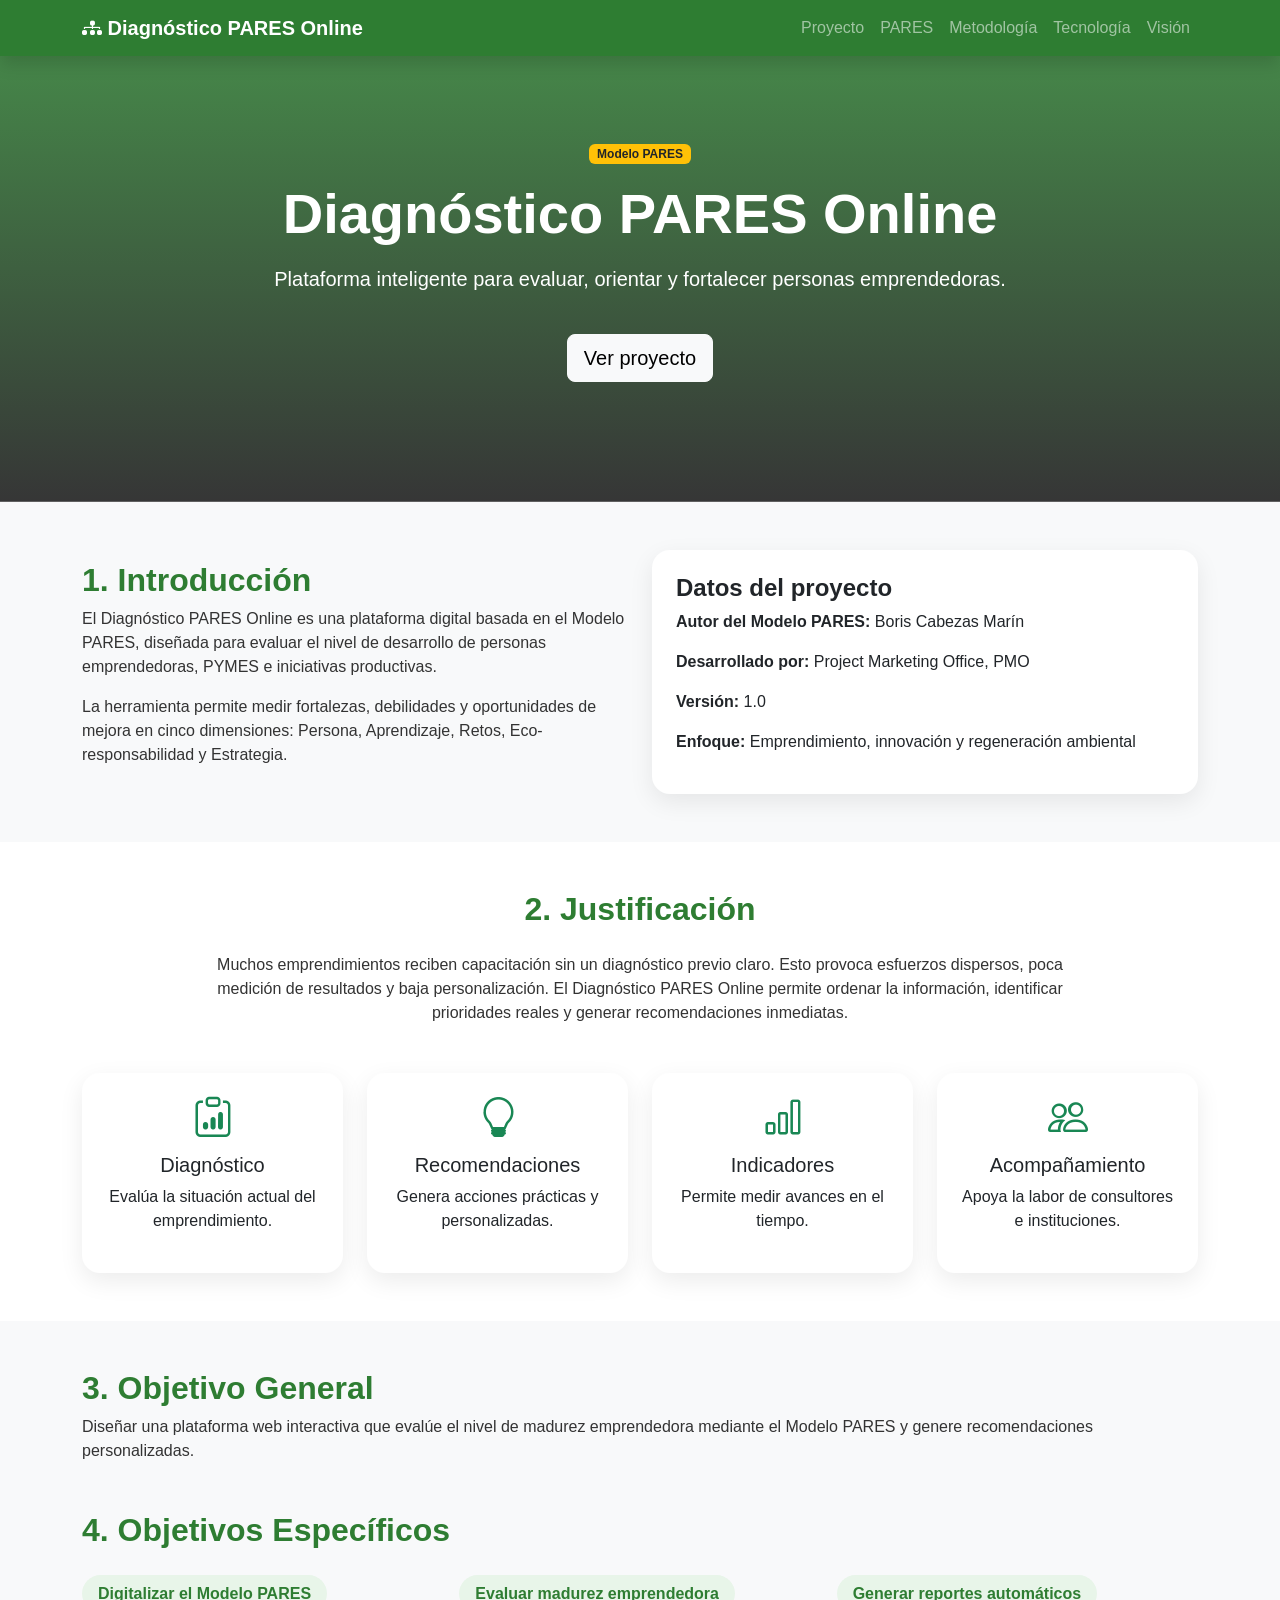
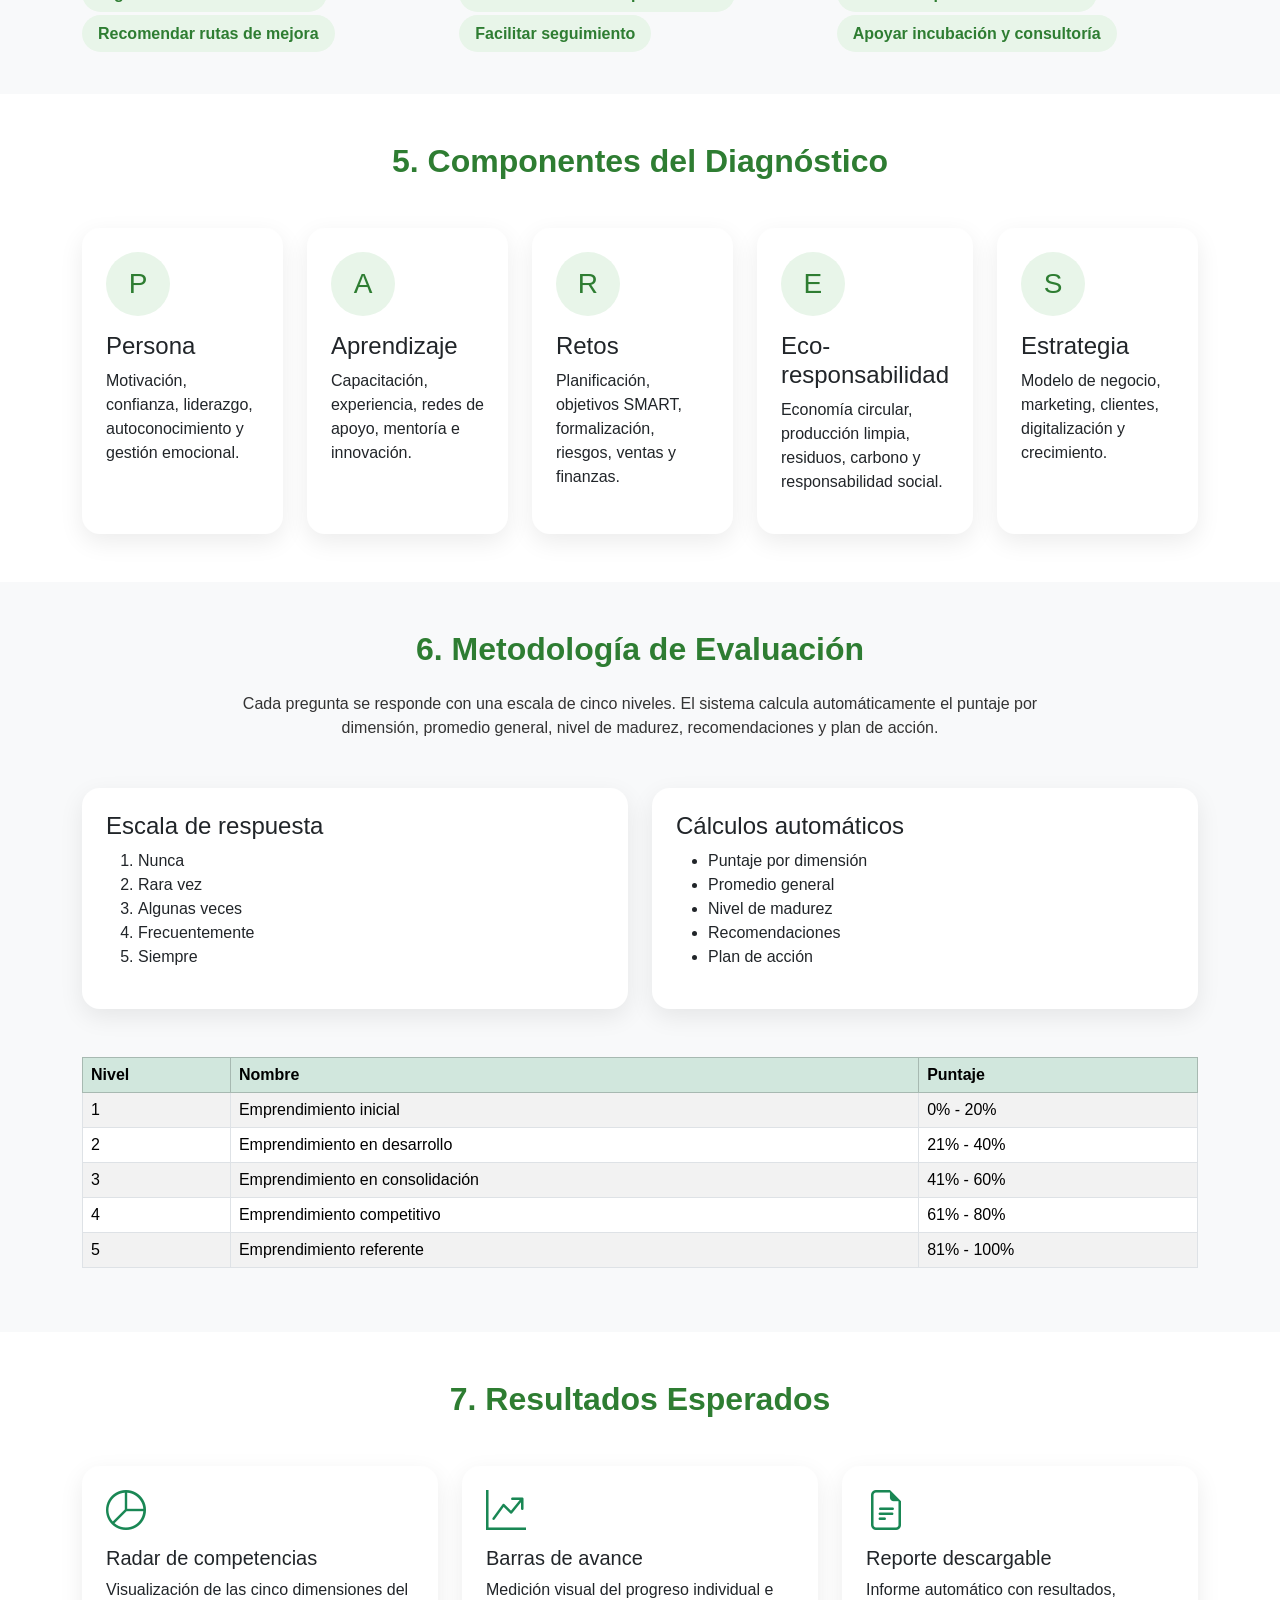
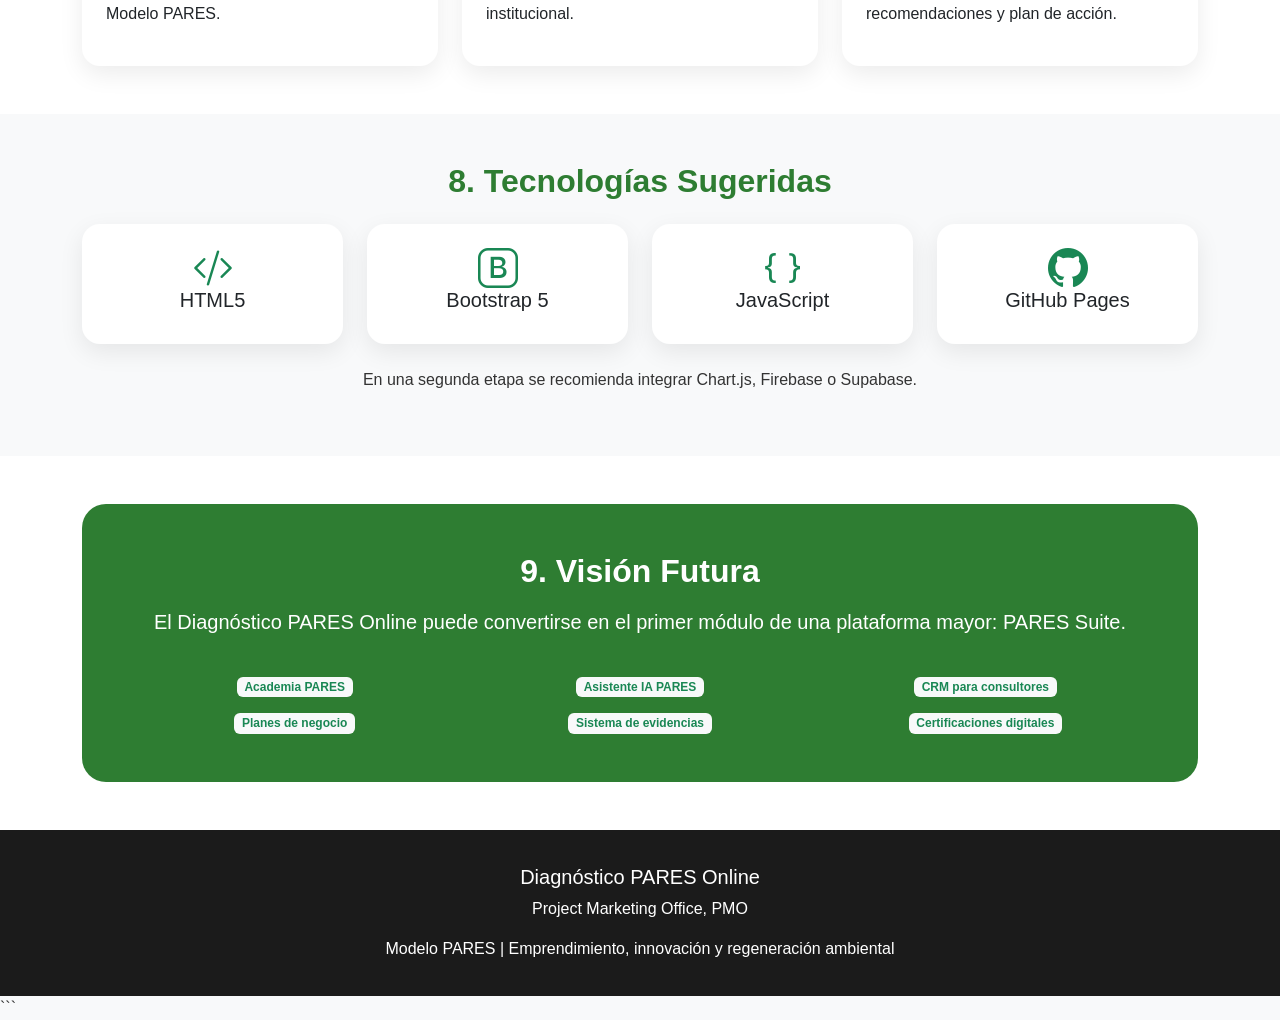
==== index.html @ 37a3e597 "Create index.html Prueba 1" ====
```html
<!doctype html>
<html lang="es">
<head>
  <meta charset="utf-8">
  <meta name="viewport" content="width=device-width, initial-scale=1">
  <title>Diagnóstico PARES Online</title>

  <!-- Bootstrap 5 -->
  <link href="https://cdn.jsdelivr.net/npm/bootstrap@5.3.3/dist/css/bootstrap.min.css" rel="stylesheet">

  <!-- Bootstrap Icons -->
  <link href="https://cdn.jsdelivr.net/npm/bootstrap-icons@1.11.3/font/bootstrap-icons.css" rel="stylesheet">

  <style>
    :root {
      --verde: #2e7d32;
      --verde-claro: #e8f5e9;
      --azul: #0d6efd;
      --oscuro: #1b1b1b;
      --dorado: #f9a825;
    }

    body {
      font-family: Arial, sans-serif;
      color: #333;
      background: #f8f9fa;
    }

    .navbar {
      background: var(--verde);
    }

    .hero {
      background: linear-gradient(rgba(46,125,50,.88), rgba(27,27,27,.88)),
                  url("https://images.unsplash.com/photo-1552664730-d307ca884978?q=80&w=1600&auto=format&fit=crop");
      background-size: cover;
      background-position: center;
      color: white;
      padding: 120px 0;
    }

    .section-title {
      color: var(--verde);
      font-weight: 700;
    }

    .card-pares {
      border: none;
      border-radius: 18px;
      box-shadow: 0 8px 24px rgba(0,0,0,.08);
      transition: .3s;
    }

    .card-pares:hover {
      transform: translateY(-6px);
    }

    .icon-box {
      width: 64px;
      height: 64px;
      border-radius: 50%;
      background: var(--verde-claro);
      color: var(--verde);
      display: flex;
      align-items: center;
      justify-content: center;
      font-size: 28px;
      margin-bottom: 16px;
    }

    .badge-pares {
      background: var(--verde-claro);
      color: var(--verde);
      padding: 10px 16px;
      border-radius: 30px;
      font-weight: bold;
    }

    .cta {
      background: var(--verde);
      color: white;
      border-radius: 24px;
    }

    footer {
      background: #1b1b1b;
      color: white;
      padding: 35px 0;
    }
  </style>
</head>

<body>

  <!-- NAVBAR -->
  <nav class="navbar navbar-expand-lg navbar-dark fixed-top shadow">
    <div class="container">
      <a class="navbar-brand fw-bold" href="#">
        <i class="bi bi-diagram-3-fill"></i> Diagnóstico PARES Online
      </a>
      <button class="navbar-toggler" type="button" data-bs-toggle="collapse" data-bs-target="#menu">
        <span class="navbar-toggler-icon"></span>
      </button>

      <div id="menu" class="collapse navbar-collapse">
        <ul class="navbar-nav ms-auto">
          <li class="nav-item"><a class="nav-link" href="#proyecto">Proyecto</a></li>
          <li class="nav-item"><a class="nav-link" href="#componentes">PARES</a></li>
          <li class="nav-item"><a class="nav-link" href="#metodologia">Metodología</a></li>
          <li class="nav-item"><a class="nav-link" href="#tecnologia">Tecnología</a></li>
          <li class="nav-item"><a class="nav-link" href="#futuro">Visión</a></li>
        </ul>
      </div>
    </div>
  </nav>

  <!-- HERO -->
  <header class="hero text-center">
    <div class="container">
      <span class="badge bg-warning text-dark mb-3">Modelo PARES</span>
      <h1 class="display-4 fw-bold">Diagnóstico PARES Online</h1>
      <p class="lead mt-3">
        Plataforma inteligente para evaluar, orientar y fortalecer personas emprendedoras.
      </p>
      <a href="#proyecto" class="btn btn-light btn-lg mt-4">
        Ver proyecto
      </a>
    </div>
  </header>

  <!-- PROYECTO -->
  <section id="proyecto" class="py-5">
    <div class="container">
      <div class="row align-items-center g-4">
        <div class="col-lg-6">
          <h2 class="section-title">1. Introducción</h2>
          <p>
            El Diagnóstico PARES Online es una plataforma digital basada en el Modelo PARES,
            diseñada para evaluar el nivel de desarrollo de personas emprendedoras, PYMES e
            iniciativas productivas.
          </p>
          <p>
            La herramienta permite medir fortalezas, debilidades y oportunidades de mejora en
            cinco dimensiones: Persona, Aprendizaje, Retos, Eco-responsabilidad y Estrategia.
          </p>
        </div>

        <div class="col-lg-6">
          <div class="card card-pares p-4">
            <h4 class="fw-bold">Datos del proyecto</h4>
            <p><strong>Autor del Modelo PARES:</strong> Boris Cabezas Marín</p>
            <p><strong>Desarrollado por:</strong> Project Marketing Office, PMO</p>
            <p><strong>Versión:</strong> 1.0</p>
            <p><strong>Enfoque:</strong> Emprendimiento, innovación y regeneración ambiental</p>
          </div>
        </div>
      </div>
    </div>
  </section>

  <!-- JUSTIFICACION -->
  <section class="py-5 bg-white">
    <div class="container">
      <h2 class="section-title text-center mb-4">2. Justificación</h2>
      <p class="text-center mx-auto" style="max-width: 850px;">
        Muchos emprendimientos reciben capacitación sin un diagnóstico previo claro.
        Esto provoca esfuerzos dispersos, poca medición de resultados y baja personalización.
        El Diagnóstico PARES Online permite ordenar la información, identificar prioridades
        reales y generar recomendaciones inmediatas.
      </p>

      <div class="row g-4 mt-4">
        <div class="col-md-3">
          <div class="card card-pares p-4 h-100 text-center">
            <i class="bi bi-clipboard-data fs-1 text-success"></i>
            <h5 class="mt-3">Diagnóstico</h5>
            <p>Evalúa la situación actual del emprendimiento.</p>
          </div>
        </div>

        <div class="col-md-3">
          <div class="card card-pares p-4 h-100 text-center">
            <i class="bi bi-lightbulb fs-1 text-success"></i>
            <h5 class="mt-3">Recomendaciones</h5>
            <p>Genera acciones prácticas y personalizadas.</p>
          </div>
        </div>

        <div class="col-md-3">
          <div class="card card-pares p-4 h-100 text-center">
            <i class="bi bi-bar-chart fs-1 text-success"></i>
            <h5 class="mt-3">Indicadores</h5>
            <p>Permite medir avances en el tiempo.</p>
          </div>
        </div>

        <div class="col-md-3">
          <div class="card card-pares p-4 h-100 text-center">
            <i class="bi bi-people fs-1 text-success"></i>
            <h5 class="mt-3">Acompañamiento</h5>
            <p>Apoya la labor de consultores e instituciones.</p>
          </div>
        </div>
      </div>
    </div>
  </section>

  <!-- OBJETIVOS -->
  <section class="py-5">
    <div class="container">
      <h2 class="section-title">3. Objetivo General</h2>
      <p>
        Diseñar una plataforma web interactiva que evalúe el nivel de madurez emprendedora
        mediante el Modelo PARES y genere recomendaciones personalizadas.
      </p>

      <h2 class="section-title mt-5">4. Objetivos Específicos</h2>
      <div class="row g-3 mt-3">
        <div class="col-md-4"><span class="badge-pares">Digitalizar el Modelo PARES</span></div>
        <div class="col-md-4"><span class="badge-pares">Evaluar madurez emprendedora</span></div>
        <div class="col-md-4"><span class="badge-pares">Generar reportes automáticos</span></div>
        <div class="col-md-4"><span class="badge-pares">Recomendar rutas de mejora</span></div>
        <div class="col-md-4"><span class="badge-pares">Facilitar seguimiento</span></div>
        <div class="col-md-4"><span class="badge-pares">Apoyar incubación y consultoría</span></div>
      </div>
    </div>
  </section>

  <!-- COMPONENTES -->
  <section id="componentes" class="py-5 bg-white">
    <div class="container">
      <h2 class="section-title text-center mb-5">5. Componentes del Diagnóstico</h2>

      <div class="row g-4">
        <div class="col-md-4 col-lg">
          <div class="card card-pares p-4 h-100">
            <div class="icon-box">P</div>
            <h4>Persona</h4>
            <p>Motivación, confianza, liderazgo, autoconocimiento y gestión emocional.</p>
          </div>
        </div>

        <div class="col-md-4 col-lg">
          <div class="card card-pares p-4 h-100">
            <div class="icon-box">A</div>
            <h4>Aprendizaje</h4>
            <p>Capacitación, experiencia, redes de apoyo, mentoría e innovación.</p>
          </div>
        </div>

        <div class="col-md-4 col-lg">
          <div class="card card-pares p-4 h-100">
            <div class="icon-box">R</div>
            <h4>Retos</h4>
            <p>Planificación, objetivos SMART, formalización, riesgos, ventas y finanzas.</p>
          </div>
        </div>

        <div class="col-md-4 col-lg">
          <div class="card card-pares p-4 h-100">
            <div class="icon-box">E</div>
            <h4>Eco-responsabilidad</h4>
            <p>Economía circular, producción limpia, residuos, carbono y responsabilidad social.</p>
          </div>
        </div>

        <div class="col-md-4 col-lg">
          <div class="card card-pares p-4 h-100">
            <div class="icon-box">S</div>
            <h4>Estrategia</h4>
            <p>Modelo de negocio, marketing, clientes, digitalización y crecimiento.</p>
          </div>
        </div>
      </div>
    </div>
  </section>

  <!-- METODOLOGIA -->
  <section id="metodologia" class="py-5">
    <div class="container">
      <h2 class="section-title text-center mb-4">6. Metodología de Evaluación</h2>
      <p class="text-center mx-auto" style="max-width: 850px;">
        Cada pregunta se responde con una escala de cinco niveles. El sistema calcula
        automáticamente el puntaje por dimensión, promedio general, nivel de madurez,
        recomendaciones y plan de acción.
      </p>

      <div class="row g-4 mt-4">
        <div class="col-md-6">
          <div class="card card-pares p-4 h-100">
            <h4>Escala de respuesta</h4>
            <ol>
              <li>Nunca</li>
              <li>Rara vez</li>
              <li>Algunas veces</li>
              <li>Frecuentemente</li>
              <li>Siempre</li>
            </ol>
          </div>
        </div>

        <div class="col-md-6">
          <div class="card card-pares p-4 h-100">
            <h4>Cálculos automáticos</h4>
            <ul>
              <li>Puntaje por dimensión</li>
              <li>Promedio general</li>
              <li>Nivel de madurez</li>
              <li>Recomendaciones</li>
              <li>Plan de acción</li>
            </ul>
          </div>
        </div>
      </div>

      <div class="table-responsive mt-5">
        <table class="table table-bordered table-striped align-middle">
          <thead class="table-success">
            <tr>
              <th>Nivel</th>
              <th>Nombre</th>
              <th>Puntaje</th>
            </tr>
          </thead>
          <tbody>
            <tr>
              <td>1</td>
              <td>Emprendimiento inicial</td>
              <td>0% - 20%</td>
            </tr>
            <tr>
              <td>2</td>
              <td>Emprendimiento en desarrollo</td>
              <td>21% - 40%</td>
            </tr>
            <tr>
              <td>3</td>
              <td>Emprendimiento en consolidación</td>
              <td>41% - 60%</td>
            </tr>
            <tr>
              <td>4</td>
              <td>Emprendimiento competitivo</td>
              <td>61% - 80%</td>
            </tr>
            <tr>
              <td>5</td>
              <td>Emprendimiento referente</td>
              <td>81% - 100%</td>
            </tr>
          </tbody>
        </table>
      </div>
    </div>
  </section>

  <!-- RESULTADOS -->
  <section class="py-5 bg-white">
    <div class="container">
      <h2 class="section-title text-center mb-5">7. Resultados Esperados</h2>

      <div class="row g-4">
        <div class="col-md-4">
          <div class="card card-pares p-4 h-100">
            <i class="bi bi-pie-chart fs-1 text-success"></i>
            <h5 class="mt-3">Radar de competencias</h5>
            <p>Visualización de las cinco dimensiones del Modelo PARES.</p>
          </div>
        </div>

        <div class="col-md-4">
          <div class="card card-pares p-4 h-100">
            <i class="bi bi-graph-up-arrow fs-1 text-success"></i>
            <h5 class="mt-3">Barras de avance</h5>
            <p>Medición visual del progreso individual e institucional.</p>
          </div>
        </div>

        <div class="col-md-4">
          <div class="card card-pares p-4 h-100">
            <i class="bi bi-file-earmark-text fs-1 text-success"></i>
            <h5 class="mt-3">Reporte descargable</h5>
            <p>Informe automático con resultados, recomendaciones y plan de acción.</p>
          </div>
        </div>
      </div>
    </div>
  </section>

  <!-- TECNOLOGIA -->
  <section id="tecnologia" class="py-5">
    <div class="container">
      <h2 class="section-title text-center mb-4">8. Tecnologías Sugeridas</h2>

      <div class="row g-4 text-center">
        <div class="col-6 col-md-3">
          <div class="card card-pares p-4">
            <i class="bi bi-code-slash fs-1 text-success"></i>
            <h5>HTML5</h5>
          </div>
        </div>

        <div class="col-6 col-md-3">
          <div class="card card-pares p-4">
            <i class="bi bi-bootstrap fs-1 text-success"></i>
            <h5>Bootstrap 5</h5>
          </div>
        </div>

        <div class="col-6 col-md-3">
          <div class="card card-pares p-4">
            <i class="bi bi-braces fs-1 text-success"></i>
            <h5>JavaScript</h5>
          </div>
        </div>

        <div class="col-6 col-md-3">
          <div class="card card-pares p-4">
            <i class="bi bi-github fs-1 text-success"></i>
            <h5>GitHub Pages</h5>
          </div>
        </div>
      </div>

      <div class="text-center mt-4">
        <p>
          En una segunda etapa se recomienda integrar Chart.js, Firebase o Supabase.
        </p>
      </div>
    </div>
  </section>

  <!-- FUTURO -->
  <section id="futuro" class="py-5 bg-white">
    <div class="container">
      <div class="cta p-5 text-center">
        <h2 class="fw-bold">9. Visión Futura</h2>
        <p class="lead mt-3">
          El Diagnóstico PARES Online puede convertirse en el primer módulo de una plataforma mayor:
          PARES Suite.
        </p>

        <div class="row g-3 mt-4">
          <div class="col-md-4"><span class="badge bg-light text-success">Academia PARES</span></div>
          <div class="col-md-4"><span class="badge bg-light text-success">Asistente IA PARES</span></div>
          <div class="col-md-4"><span class="badge bg-light text-success">CRM para consultores</span></div>
          <div class="col-md-4"><span class="badge bg-light text-success">Planes de negocio</span></div>
          <div class="col-md-4"><span class="badge bg-light text-success">Sistema de evidencias</span></div>
          <div class="col-md-4"><span class="badge bg-light text-success">Certificaciones digitales</span></div>
        </div>
      </div>
    </div>
  </section>

  <!-- FOOTER -->
  <footer class="text-center">
    <div class="container">
      <h5>Diagnóstico PARES Online</h5>
      <p>Project Marketing Office, PMO</p>
      <p class="mb-0">Modelo PARES | Emprendimiento, innovación y regeneración ambiental</p>
    </div>
  </footer>

  <!-- Bootstrap JS -->
  <script src="https://cdn.jsdelivr.net/npm/bootstrap@5.3.3/dist/js/bootstrap.bundle.min.js"></script>

</body>
</html>
```
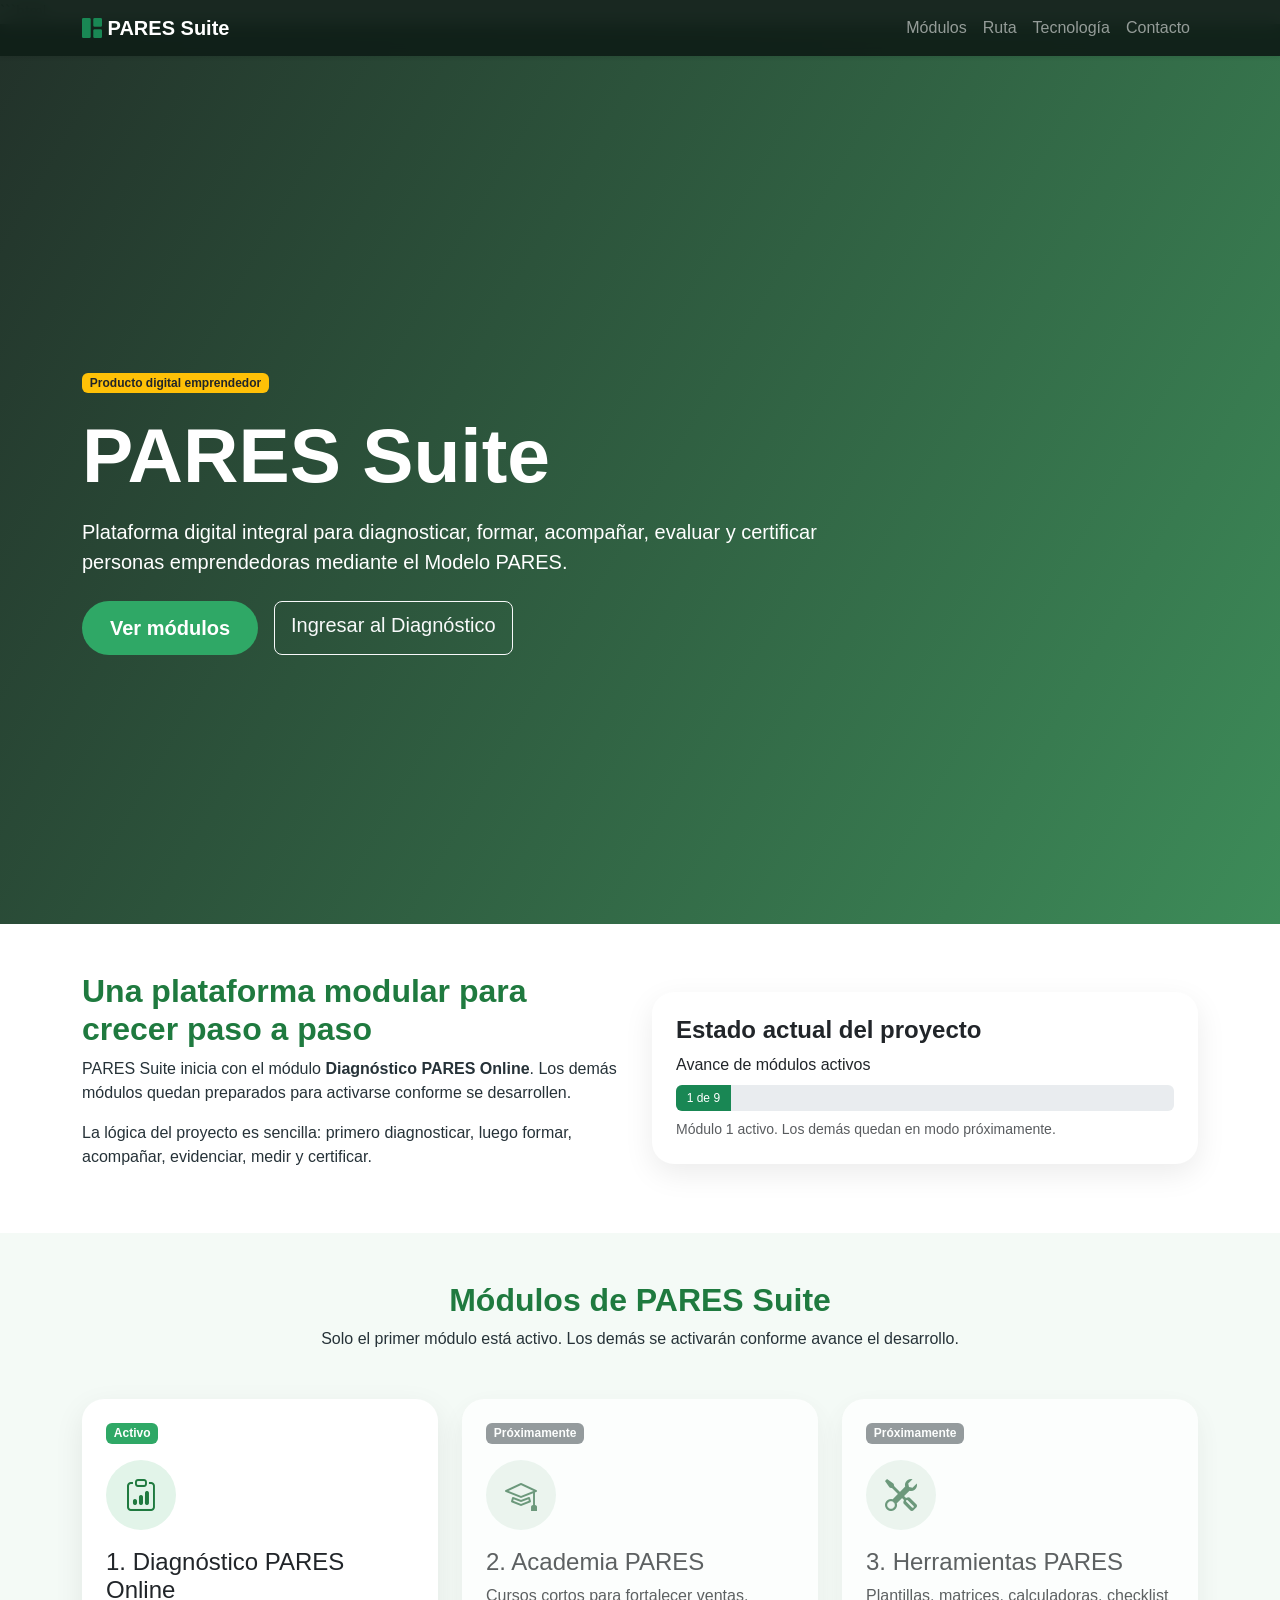
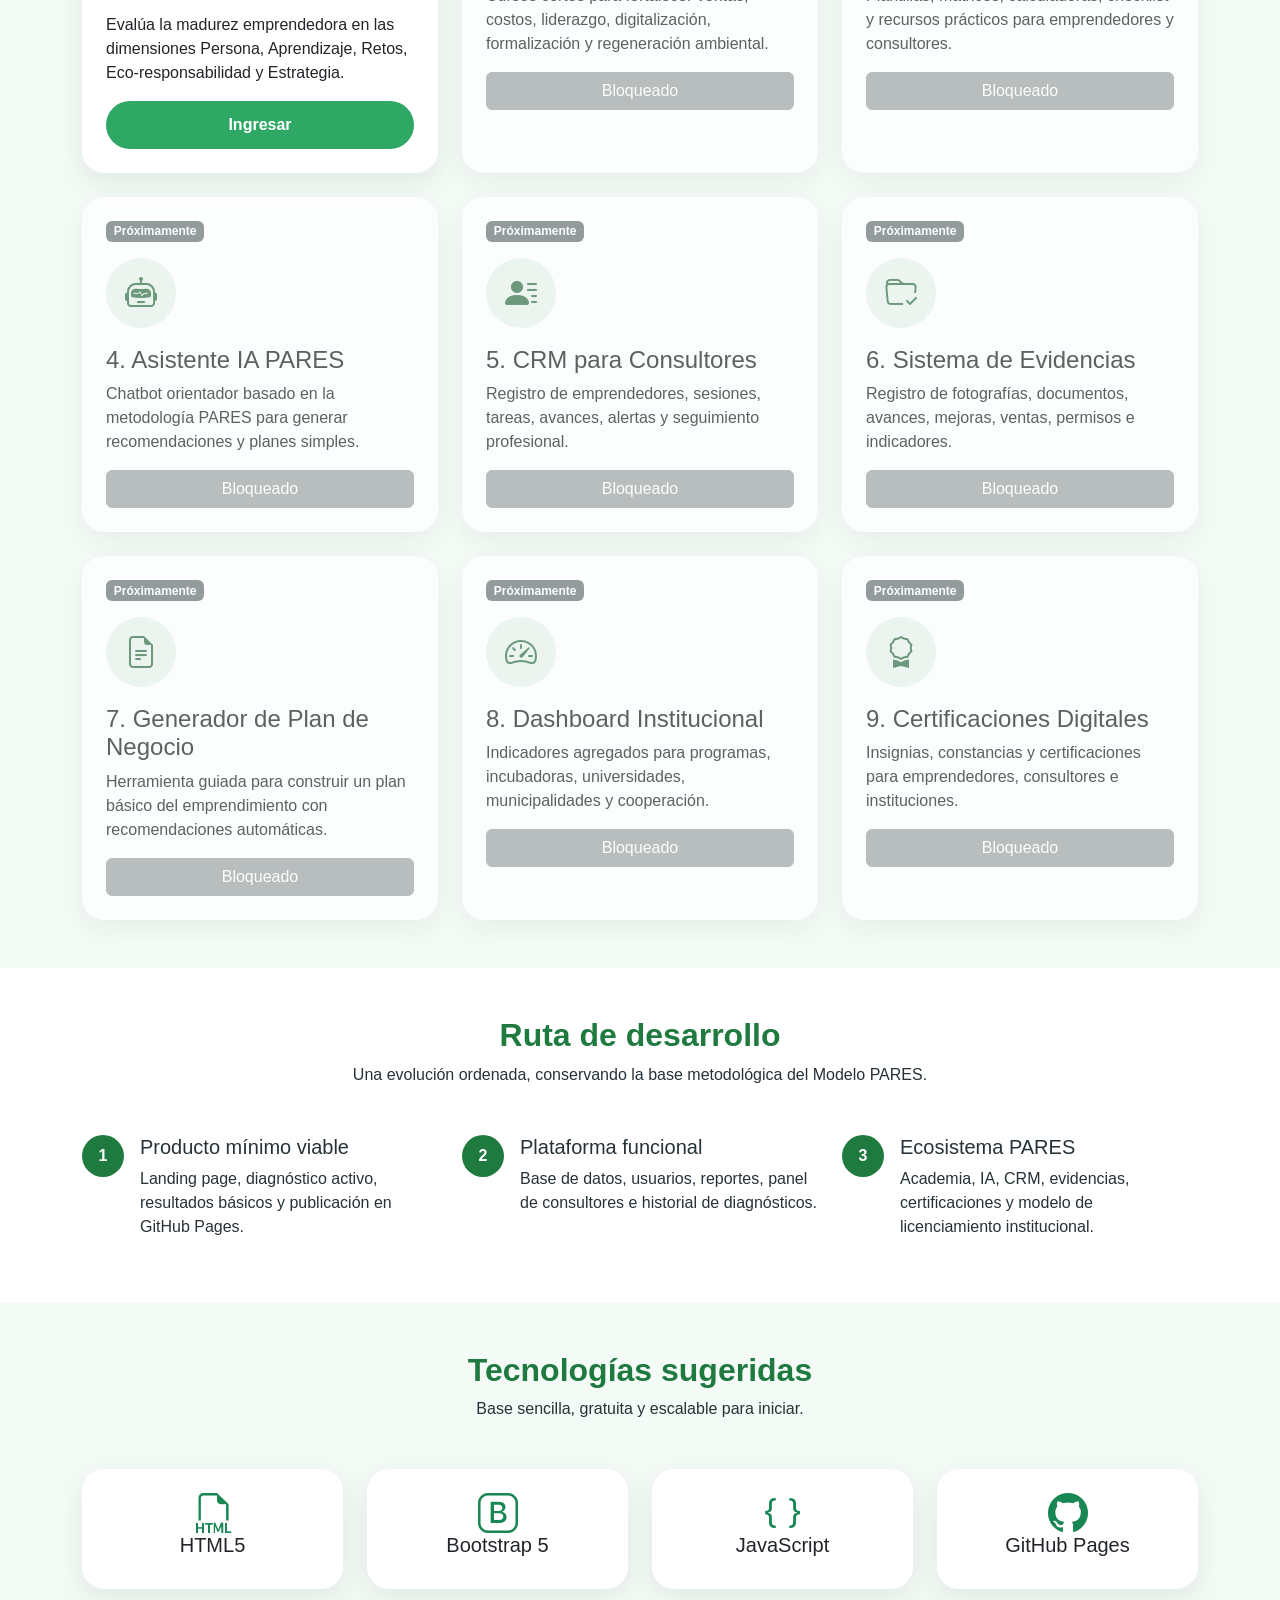
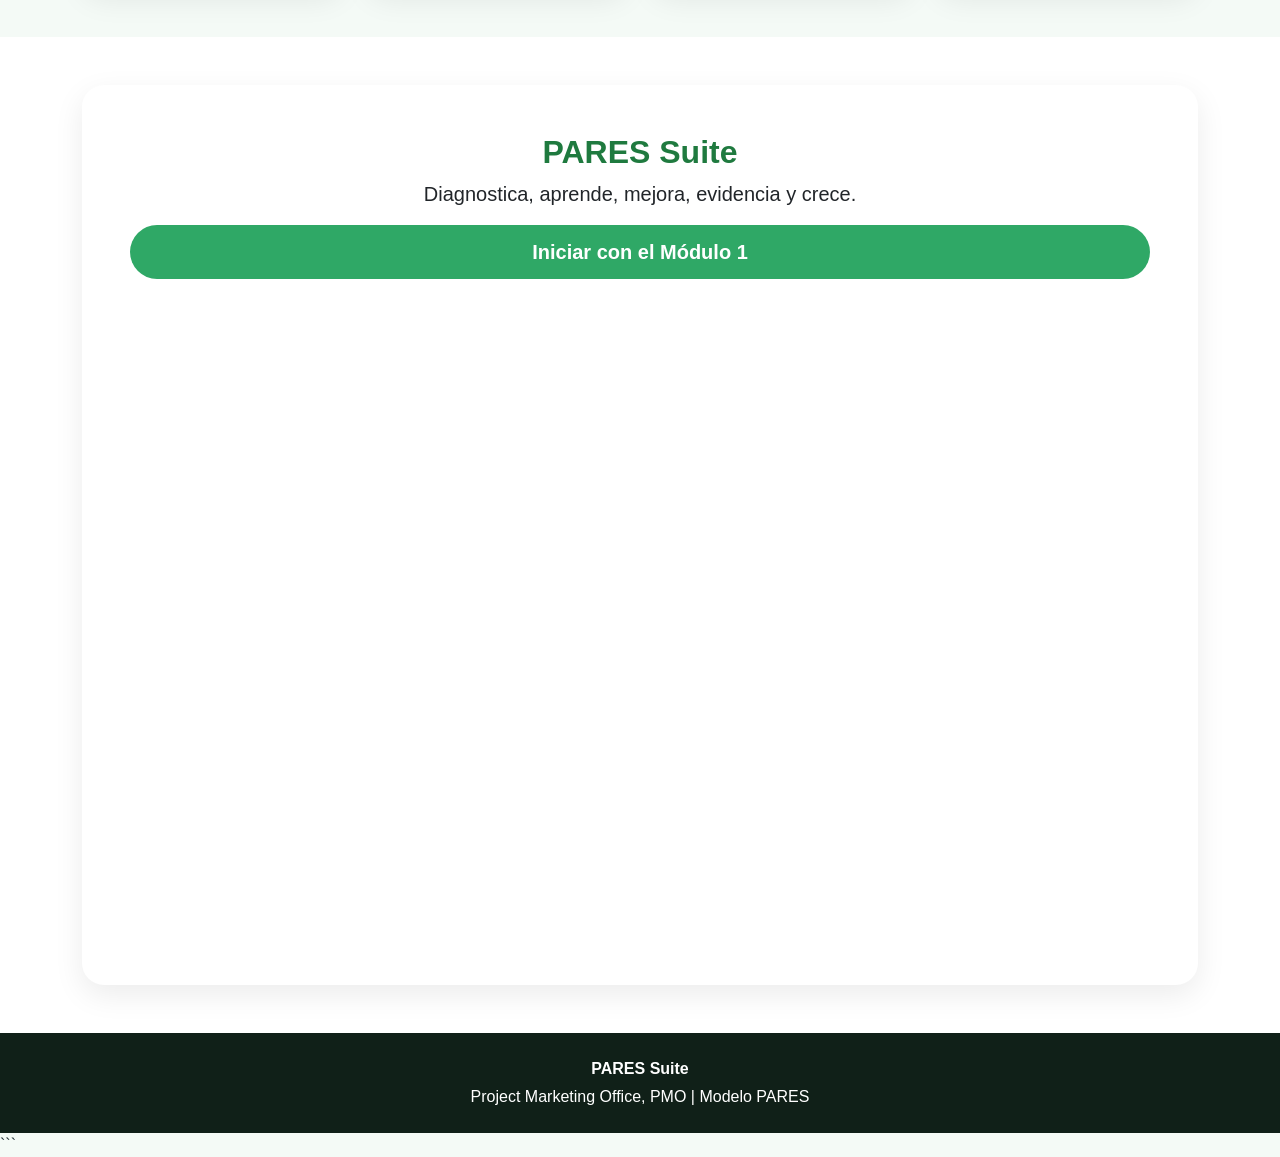
==== commit 97c63cb8: "Update index.html Prueba 2" ====
--- a/index.html
+++ b/index.html
@@ -4,466 +4,423 @@
 <head>
   <meta charset="utf-8">
   <meta name="viewport" content="width=device-width, initial-scale=1">
-  <title>Diagnóstico PARES Online</title>
-
-  <!-- Bootstrap 5 -->
+  <title>PARES Suite | Plataforma Emprendedora</title>
+
   <link href="https://cdn.jsdelivr.net/npm/bootstrap@5.3.3/dist/css/bootstrap.min.css" rel="stylesheet">
-
-  <!-- Bootstrap Icons -->
   <link href="https://cdn.jsdelivr.net/npm/bootstrap-icons@1.11.3/font/bootstrap-icons.css" rel="stylesheet">
 
   <style>
-    :root {
-      --verde: #2e7d32;
-      --verde-claro: #e8f5e9;
-      --azul: #0d6efd;
-      --oscuro: #1b1b1b;
-      --dorado: #f9a825;
-    }
-
-    body {
+    :root{
+      --verde:#1f7a3f;
+      --verde2:#2fa866;
+      --oscuro:#102018;
+      --claro:#f4faf6;
+      --dorado:#f4b400;
+    }
+
+    body{
       font-family: Arial, sans-serif;
-      color: #333;
-      background: #f8f9fa;
-    }
-
-    .navbar {
-      background: var(--verde);
-    }
-
-    .hero {
-      background: linear-gradient(rgba(46,125,50,.88), rgba(27,27,27,.88)),
-                  url("https://images.unsplash.com/photo-1552664730-d307ca884978?q=80&w=1600&auto=format&fit=crop");
+      background: var(--claro);
+      color:#263238;
+    }
+
+    .navbar{
+      background: rgba(16,32,24,.96);
+      backdrop-filter: blur(8px);
+    }
+
+    .hero{
+      min-height: 100vh;
+      background:
+        linear-gradient(120deg, rgba(16,32,24,.92), rgba(31,122,63,.86)),
+        url("https://images.unsplash.com/photo-1556761175-b413da4baf72?q=80&w=1600&auto=format&fit=crop");
       background-size: cover;
       background-position: center;
-      color: white;
-      padding: 120px 0;
-    }
-
-    .section-title {
+      color:white;
+      display:flex;
+      align-items:center;
+      padding-top:80px;
+    }
+
+    .hero h1{
+      font-size: clamp(2.5rem, 6vw, 5rem);
+      font-weight:800;
+    }
+
+    .btn-pares{
+      background: var(--verde2);
+      color:white;
+      border:none;
+      border-radius: 30px;
+      padding: 12px 28px;
+      font-weight:700;
+    }
+
+    .btn-pares:hover{
+      background: var(--verde);
+      color:white;
+    }
+
+    .section-title{
       color: var(--verde);
-      font-weight: 700;
-    }
-
-    .card-pares {
-      border: none;
-      border-radius: 18px;
-      box-shadow: 0 8px 24px rgba(0,0,0,.08);
-      transition: .3s;
-    }
-
-    .card-pares:hover {
-      transform: translateY(-6px);
-    }
-
-    .icon-box {
-      width: 64px;
-      height: 64px;
-      border-radius: 50%;
-      background: var(--verde-claro);
-      color: var(--verde);
-      display: flex;
-      align-items: center;
-      justify-content: center;
-      font-size: 28px;
-      margin-bottom: 16px;
-    }
-
-    .badge-pares {
-      background: var(--verde-claro);
-      color: var(--verde);
-      padding: 10px 16px;
-      border-radius: 30px;
-      font-weight: bold;
-    }
-
-    .cta {
-      background: var(--verde);
-      color: white;
-      border-radius: 24px;
-    }
-
-    footer {
-      background: #1b1b1b;
-      color: white;
-      padding: 35px 0;
+      font-weight:800;
+    }
+
+    .card-module{
+      border:0;
+      border-radius:22px;
+      box-shadow:0 10px 30px rgba(0,0,0,.08);
+      transition:.25s;
+      height:100%;
+      overflow:hidden;
+    }
+
+    .card-module:hover{
+      transform: translateY(-5px);
+    }
+
+    .module-icon{
+      width:70px;
+      height:70px;
+      border-radius:50%;
+      background:#e2f4e9;
+      color:var(--verde);
+      display:flex;
+      align-items:center;
+      justify-content:center;
+      font-size:32px;
+      margin-bottom:18px;
+    }
+
+    .locked{
+      opacity:.72;
+      filter: grayscale(.35);
+    }
+
+    .badge-active{
+      background: var(--verde2);
+    }
+
+    .badge-soon{
+      background:#6c757d;
+    }
+
+    .roadmap-dot{
+      width:42px;
+      height:42px;
+      border-radius:50%;
+      background:var(--verde);
+      color:white;
+      display:flex;
+      align-items:center;
+      justify-content:center;
+      font-weight:bold;
+      flex-shrink:0;
+    }
+
+    .footer{
+      background:var(--oscuro);
+      color:white;
     }
   </style>
 </head>
 
 <body>
 
-  <!-- NAVBAR -->
-  <nav class="navbar navbar-expand-lg navbar-dark fixed-top shadow">
-    <div class="container">
-      <a class="navbar-brand fw-bold" href="#">
-        <i class="bi bi-diagram-3-fill"></i> Diagnóstico PARES Online
+<nav class="navbar navbar-expand-lg navbar-dark fixed-top shadow-sm">
+  <div class="container">
+    <a class="navbar-brand fw-bold" href="#">
+      <i class="bi bi-grid-1x2-fill text-success"></i> PARES Suite
+    </a>
+
+    <button class="navbar-toggler" type="button" data-bs-toggle="collapse" data-bs-target="#menu">
+      <span class="navbar-toggler-icon"></span>
+    </button>
+
+    <div id="menu" class="collapse navbar-collapse">
+      <ul class="navbar-nav ms-auto">
+        <li class="nav-item"><a class="nav-link" href="#modulos">Módulos</a></li>
+        <li class="nav-item"><a class="nav-link" href="#roadmap">Ruta</a></li>
+        <li class="nav-item"><a class="nav-link" href="#tecnologia">Tecnología</a></li>
+        <li class="nav-item"><a class="nav-link" href="#contacto">Contacto</a></li>
+      </ul>
+    </div>
+  </div>
+</nav>
+
+<header class="hero">
+  <div class="container">
+    <div class="row align-items-center">
+      <div class="col-lg-8">
+        <span class="badge bg-warning text-dark mb-3">Producto digital emprendedor</span>
+        <h1>PARES Suite</h1>
+        <p class="lead mt-3">
+          Plataforma digital integral para diagnosticar, formar, acompañar, evaluar y certificar personas emprendedoras mediante el Modelo PARES.
+        </p>
+
+        <div class="d-flex flex-wrap gap-3 mt-4">
+          <a href="#modulos" class="btn btn-pares btn-lg">
+            Ver módulos
+          </a>
+          <a href="diagnostico.html" class="btn btn-outline-light btn-lg">
+            Ingresar al Diagnóstico
+          </a>
+        </div>
+      </div>
+    </div>
+  </div>
+</header>
+
+<section class="py-5 bg-white">
+  <div class="container">
+    <div class="row g-4 align-items-center">
+      <div class="col-lg-6">
+        <h2 class="section-title">Una plataforma modular para crecer paso a paso</h2>
+        <p>
+          PARES Suite inicia con el módulo <strong>Diagnóstico PARES Online</strong>. Los demás módulos quedan preparados para activarse conforme se desarrollen.
+        </p>
+        <p>
+          La lógica del proyecto es sencilla: primero diagnosticar, luego formar, acompañar, evidenciar, medir y certificar.
+        </p>
+      </div>
+
+      <div class="col-lg-6">
+        <div class="card card-module p-4">
+          <h4 class="fw-bold">Estado actual del proyecto</h4>
+          <p class="mb-2">Avance de módulos activos</p>
+          <div class="progress" style="height:26px;">
+            <div class="progress-bar bg-success" style="width:11%;">1 de 9</div>
+          </div>
+          <small class="text-muted d-block mt-2">
+            Módulo 1 activo. Los demás quedan en modo próximamente.
+          </small>
+        </div>
+      </div>
+    </div>
+  </div>
+</section>
+
+<section id="modulos" class="py-5">
+  <div class="container">
+    <div class="text-center mb-5">
+      <h2 class="section-title">Módulos de PARES Suite</h2>
+      <p>Solo el primer módulo está activo. Los demás se activarán conforme avance el desarrollo.</p>
+    </div>
+
+    <div class="row g-4">
+
+      <div class="col-md-6 col-lg-4">
+        <div class="card card-module p-4">
+          <span class="badge badge-active align-self-start mb-3">Activo</span>
+          <div class="module-icon"><i class="bi bi-clipboard-data"></i></div>
+          <h4>1. Diagnóstico PARES Online</h4>
+          <p>Evalúa la madurez emprendedora en las dimensiones Persona, Aprendizaje, Retos, Eco-responsabilidad y Estrategia.</p>
+          <a href="diagnostico.html" class="btn btn-pares mt-auto">Ingresar</a>
+        </div>
+      </div>
+
+      <div class="col-md-6 col-lg-4">
+        <div class="card card-module p-4 locked">
+          <span class="badge badge-soon align-self-start mb-3">Próximamente</span>
+          <div class="module-icon"><i class="bi bi-mortarboard"></i></div>
+          <h4>2. Academia PARES</h4>
+          <p>Cursos cortos para fortalecer ventas, costos, liderazgo, digitalización, formalización y regeneración ambiental.</p>
+          <button class="btn btn-secondary" disabled>Bloqueado</button>
+        </div>
+      </div>
+
+      <div class="col-md-6 col-lg-4">
+        <div class="card card-module p-4 locked">
+          <span class="badge badge-soon align-self-start mb-3">Próximamente</span>
+          <div class="module-icon"><i class="bi bi-tools"></i></div>
+          <h4>3. Herramientas PARES</h4>
+          <p>Plantillas, matrices, calculadoras, checklist y recursos prácticos para emprendedores y consultores.</p>
+          <button class="btn btn-secondary" disabled>Bloqueado</button>
+        </div>
+      </div>
+
+      <div class="col-md-6 col-lg-4">
+        <div class="card card-module p-4 locked">
+          <span class="badge badge-soon align-self-start mb-3">Próximamente</span>
+          <div class="module-icon"><i class="bi bi-robot"></i></div>
+          <h4>4. Asistente IA PARES</h4>
+          <p>Chatbot orientador basado en la metodología PARES para generar recomendaciones y planes simples.</p>
+          <button class="btn btn-secondary" disabled>Bloqueado</button>
+        </div>
+      </div>
+
+      <div class="col-md-6 col-lg-4">
+        <div class="card card-module p-4 locked">
+          <span class="badge badge-soon align-self-start mb-3">Próximamente</span>
+          <div class="module-icon"><i class="bi bi-person-lines-fill"></i></div>
+          <h4>5. CRM para Consultores</h4>
+          <p>Registro de emprendedores, sesiones, tareas, avances, alertas y seguimiento profesional.</p>
+          <button class="btn btn-secondary" disabled>Bloqueado</button>
+        </div>
+      </div>
+
+      <div class="col-md-6 col-lg-4">
+        <div class="card card-module p-4 locked">
+          <span class="badge badge-soon align-self-start mb-3">Próximamente</span>
+          <div class="module-icon"><i class="bi bi-folder-check"></i></div>
+          <h4>6. Sistema de Evidencias</h4>
+          <p>Registro de fotografías, documentos, avances, mejoras, ventas, permisos e indicadores.</p>
+          <button class="btn btn-secondary" disabled>Bloqueado</button>
+        </div>
+      </div>
+
+      <div class="col-md-6 col-lg-4">
+        <div class="card card-module p-4 locked">
+          <span class="badge badge-soon align-self-start mb-3">Próximamente</span>
+          <div class="module-icon"><i class="bi bi-file-earmark-text"></i></div>
+          <h4>7. Generador de Plan de Negocio</h4>
+          <p>Herramienta guiada para construir un plan básico del emprendimiento con recomendaciones automáticas.</p>
+          <button class="btn btn-secondary" disabled>Bloqueado</button>
+        </div>
+      </div>
+
+      <div class="col-md-6 col-lg-4">
+        <div class="card card-module p-4 locked">
+          <span class="badge badge-soon align-self-start mb-3">Próximamente</span>
+          <div class="module-icon"><i class="bi bi-speedometer2"></i></div>
+          <h4>8. Dashboard Institucional</h4>
+          <p>Indicadores agregados para programas, incubadoras, universidades, municipalidades y cooperación.</p>
+          <button class="btn btn-secondary" disabled>Bloqueado</button>
+        </div>
+      </div>
+
+      <div class="col-md-6 col-lg-4">
+        <div class="card card-module p-4 locked">
+          <span class="badge badge-soon align-self-start mb-3">Próximamente</span>
+          <div class="module-icon"><i class="bi bi-award"></i></div>
+          <h4>9. Certificaciones Digitales</h4>
+          <p>Insignias, constancias y certificaciones para emprendedores, consultores e instituciones.</p>
+          <button class="btn btn-secondary" disabled>Bloqueado</button>
+        </div>
+      </div>
+
+    </div>
+  </div>
+</section>
+
+<section id="roadmap" class="py-5 bg-white">
+  <div class="container">
+    <div class="text-center mb-5">
+      <h2 class="section-title">Ruta de desarrollo</h2>
+      <p>Una evolución ordenada, conservando la base metodológica del Modelo PARES.</p>
+    </div>
+
+    <div class="row g-4">
+      <div class="col-md-4">
+        <div class="d-flex gap-3">
+          <div class="roadmap-dot">1</div>
+          <div>
+            <h5>Producto mínimo viable</h5>
+            <p>Landing page, diagnóstico activo, resultados básicos y publicación en GitHub Pages.</p>
+          </div>
+        </div>
+      </div>
+
+      <div class="col-md-4">
+        <div class="d-flex gap-3">
+          <div class="roadmap-dot">2</div>
+          <div>
+            <h5>Plataforma funcional</h5>
+            <p>Base de datos, usuarios, reportes, panel de consultores e historial de diagnósticos.</p>
+          </div>
+        </div>
+      </div>
+
+      <div class="col-md-4">
+        <div class="d-flex gap-3">
+          <div class="roadmap-dot">3</div>
+          <div>
+            <h5>Ecosistema PARES</h5>
+            <p>Academia, IA, CRM, evidencias, certificaciones y modelo de licenciamiento institucional.</p>
+          </div>
+        </div>
+      </div>
+    </div>
+  </div>
+</section>
+
+<section id="tecnologia" class="py-5">
+  <div class="container">
+    <div class="text-center mb-5">
+      <h2 class="section-title">Tecnologías sugeridas</h2>
+      <p>Base sencilla, gratuita y escalable para iniciar.</p>
+    </div>
+
+    <div class="row g-4 text-center">
+      <div class="col-6 col-md-3">
+        <div class="card card-module p-4">
+          <i class="bi bi-filetype-html fs-1 text-success"></i>
+          <h5>HTML5</h5>
+        </div>
+      </div>
+
+      <div class="col-6 col-md-3">
+        <div class="card card-module p-4">
+          <i class="bi bi-bootstrap fs-1 text-success"></i>
+          <h5>Bootstrap 5</h5>
+        </div>
+      </div>
+
+      <div class="col-6 col-md-3">
+        <div class="card card-module p-4">
+          <i class="bi bi-braces fs-1 text-success"></i>
+          <h5>JavaScript</h5>
+        </div>
+      </div>
+
+      <div class="col-6 col-md-3">
+        <div class="card card-module p-4">
+          <i class="bi bi-github fs-1 text-success"></i>
+          <h5>GitHub Pages</h5>
+        </div>
+      </div>
+    </div>
+  </div>
+</section>
+
+<section id="contacto" class="py-5 bg-white">
+  <div class="container">
+    <div class="card card-module p-5 text-center">
+      <h2 class="section-title">PARES Suite</h2>
+      <p class="lead">
+        Diagnostica, aprende, mejora, evidencia y crece.
+      </p>
+      <a href="diagnostico.html" class="btn btn-pares btn-lg">
+        Iniciar con el Módulo 1
       </a>
-      <button class="navbar-toggler" type="button" data-bs-toggle="collapse" data-bs-target="#menu">
-        <span class="navbar-toggler-icon"></span>
-      </button>
-
-      <div id="menu" class="collapse navbar-collapse">
-        <ul class="navbar-nav ms-auto">
-          <li class="nav-item"><a class="nav-link" href="#proyecto">Proyecto</a></li>
-          <li class="nav-item"><a class="nav-link" href="#componentes">PARES</a></li>
-          <li class="nav-item"><a class="nav-link" href="#metodologia">Metodología</a></li>
-          <li class="nav-item"><a class="nav-link" href="#tecnologia">Tecnología</a></li>
-          <li class="nav-item"><a class="nav-link" href="#futuro">Visión</a></li>
-        </ul>
-      </div>
-    </div>
-  </nav>
-
-  <!-- HERO -->
-  <header class="hero text-center">
-    <div class="container">
-      <span class="badge bg-warning text-dark mb-3">Modelo PARES</span>
-      <h1 class="display-4 fw-bold">Diagnóstico PARES Online</h1>
-      <p class="lead mt-3">
-        Plataforma inteligente para evaluar, orientar y fortalecer personas emprendedoras.
-      </p>
-      <a href="#proyecto" class="btn btn-light btn-lg mt-4">
-        Ver proyecto
-      </a>
-    </div>
-  </header>
-
-  <!-- PROYECTO -->
-  <section id="proyecto" class="py-5">
-    <div class="container">
-      <div class="row align-items-center g-4">
-        <div class="col-lg-6">
-          <h2 class="section-title">1. Introducción</h2>
-          <p>
-            El Diagnóstico PARES Online es una plataforma digital basada en el Modelo PARES,
-            diseñada para evaluar el nivel de desarrollo de personas emprendedoras, PYMES e
-            iniciativas productivas.
-          </p>
-          <p>
-            La herramienta permite medir fortalezas, debilidades y oportunidades de mejora en
-            cinco dimensiones: Persona, Aprendizaje, Retos, Eco-responsabilidad y Estrategia.
-          </p>
-        </div>
-
-        <div class="col-lg-6">
-          <div class="card card-pares p-4">
-            <h4 class="fw-bold">Datos del proyecto</h4>
-            <p><strong>Autor del Modelo PARES:</strong> Boris Cabezas Marín</p>
-            <p><strong>Desarrollado por:</strong> Project Marketing Office, PMO</p>
-            <p><strong>Versión:</strong> 1.0</p>
-            <p><strong>Enfoque:</strong> Emprendimiento, innovación y regeneración ambiental</p>
-          </div>
-        </div>
-      </div>
-    </div>
-  </section>
-
-  <!-- JUSTIFICACION -->
-  <section class="py-5 bg-white">
-    <div class="container">
-      <h2 class="section-title text-center mb-4">2. Justificación</h2>
-      <p class="text-center mx-auto" style="max-width: 850px;">
-        Muchos emprendimientos reciben capacitación sin un diagnóstico previo claro.
-        Esto provoca esfuerzos dispersos, poca medición de resultados y baja personalización.
-        El Diagnóstico PARES Online permite ordenar la información, identificar prioridades
-        reales y generar recomendaciones inmediatas.
-      </p>
-
-      <div class="row g-4 mt-4">
-        <div class="col-md-3">
-          <div class="card card-pares p-4 h-100 text-center">
-            <i class="bi bi-clipboard-data fs-1 text-success"></i>
-            <h5 class="mt-3">Diagnóstico</h5>
-            <p>Evalúa la situación actual del emprendimiento.</p>
-          </div>
-        </div>
-
-        <div class="col-md-3">
-          <div class="card card-pares p-4 h-100 text-center">
-            <i class="bi bi-lightbulb fs-1 text-success"></i>
-            <h5 class="mt-3">Recomendaciones</h5>
-            <p>Genera acciones prácticas y personalizadas.</p>
-          </div>
-        </div>
-
-        <div class="col-md-3">
-          <div class="card card-pares p-4 h-100 text-center">
-            <i class="bi bi-bar-chart fs-1 text-success"></i>
-            <h5 class="mt-3">Indicadores</h5>
-            <p>Permite medir avances en el tiempo.</p>
-          </div>
-        </div>
-
-        <div class="col-md-3">
-          <div class="card card-pares p-4 h-100 text-center">
-            <i class="bi bi-people fs-1 text-success"></i>
-            <h5 class="mt-3">Acompañamiento</h5>
-            <p>Apoya la labor de consultores e instituciones.</p>
-          </div>
-        </div>
-      </div>
-    </div>
-  </section>
-
-  <!-- OBJETIVOS -->
-  <section class="py-5">
-    <div class="container">
-      <h2 class="section-title">3. Objetivo General</h2>
-      <p>
-        Diseñar una plataforma web interactiva que evalúe el nivel de madurez emprendedora
-        mediante el Modelo PARES y genere recomendaciones personalizadas.
-      </p>
-
-      <h2 class="section-title mt-5">4. Objetivos Específicos</h2>
-      <div class="row g-3 mt-3">
-        <div class="col-md-4"><span class="badge-pares">Digitalizar el Modelo PARES</span></div>
-        <div class="col-md-4"><span class="badge-pares">Evaluar madurez emprendedora</span></div>
-        <div class="col-md-4"><span class="badge-pares">Generar reportes automáticos</span></div>
-        <div class="col-md-4"><span class="badge-pares">Recomendar rutas de mejora</span></div>
-        <div class="col-md-4"><span class="badge-pares">Facilitar seguimiento</span></div>
-        <div class="col-md-4"><span class="badge-pares">Apoyar incubación y consultoría</span></div>
-      </div>
-    </div>
-  </section>
-
-  <!-- COMPONENTES -->
-  <section id="componentes" class="py-5 bg-white">
-    <div class="container">
-      <h2 class="section-title text-center mb-5">5. Componentes del Diagnóstico</h2>
-
-      <div class="row g-4">
-        <div class="col-md-4 col-lg">
-          <div class="card card-pares p-4 h-100">
-            <div class="icon-box">P</div>
-            <h4>Persona</h4>
-            <p>Motivación, confianza, liderazgo, autoconocimiento y gestión emocional.</p>
-          </div>
-        </div>
-
-        <div class="col-md-4 col-lg">
-          <div class="card card-pares p-4 h-100">
-            <div class="icon-box">A</div>
-            <h4>Aprendizaje</h4>
-            <p>Capacitación, experiencia, redes de apoyo, mentoría e innovación.</p>
-          </div>
-        </div>
-
-        <div class="col-md-4 col-lg">
-          <div class="card card-pares p-4 h-100">
-            <div class="icon-box">R</div>
-            <h4>Retos</h4>
-            <p>Planificación, objetivos SMART, formalización, riesgos, ventas y finanzas.</p>
-          </div>
-        </div>
-
-        <div class="col-md-4 col-lg">
-          <div class="card card-pares p-4 h-100">
-            <div class="icon-box">E</div>
-            <h4>Eco-responsabilidad</h4>
-            <p>Economía circular, producción limpia, residuos, carbono y responsabilidad social.</p>
-          </div>
-        </div>
-
-        <div class="col-md-4 col-lg">
-          <div class="card card-pares p-4 h-100">
-            <div class="icon-box">S</div>
-            <h4>Estrategia</h4>
-            <p>Modelo de negocio, marketing, clientes, digitalización y crecimiento.</p>
-          </div>
-        </div>
-      </div>
-    </div>
-  </section>
-
-  <!-- METODOLOGIA -->
-  <section id="metodologia" class="py-5">
-    <div class="container">
-      <h2 class="section-title text-center mb-4">6. Metodología de Evaluación</h2>
-      <p class="text-center mx-auto" style="max-width: 850px;">
-        Cada pregunta se responde con una escala de cinco niveles. El sistema calcula
-        automáticamente el puntaje por dimensión, promedio general, nivel de madurez,
-        recomendaciones y plan de acción.
-      </p>
-
-      <div class="row g-4 mt-4">
-        <div class="col-md-6">
-          <div class="card card-pares p-4 h-100">
-            <h4>Escala de respuesta</h4>
-            <ol>
-              <li>Nunca</li>
-              <li>Rara vez</li>
-              <li>Algunas veces</li>
-              <li>Frecuentemente</li>
-              <li>Siempre</li>
-            </ol>
-          </div>
-        </div>
-
-        <div class="col-md-6">
-          <div class="card card-pares p-4 h-100">
-            <h4>Cálculos automáticos</h4>
-            <ul>
-              <li>Puntaje por dimensión</li>
-              <li>Promedio general</li>
-              <li>Nivel de madurez</li>
-              <li>Recomendaciones</li>
-              <li>Plan de acción</li>
-            </ul>
-          </div>
-        </div>
-      </div>
-
-      <div class="table-responsive mt-5">
-        <table class="table table-bordered table-striped align-middle">
-          <thead class="table-success">
-            <tr>
-              <th>Nivel</th>
-              <th>Nombre</th>
-              <th>Puntaje</th>
-            </tr>
-          </thead>
-          <tbody>
-            <tr>
-              <td>1</td>
-              <td>Emprendimiento inicial</td>
-              <td>0% - 20%</td>
-            </tr>
-            <tr>
-              <td>2</td>
-              <td>Emprendimiento en desarrollo</td>
-              <td>21% - 40%</td>
-            </tr>
-            <tr>
-              <td>3</td>
-              <td>Emprendimiento en consolidación</td>
-              <td>41% - 60%</td>
-            </tr>
-            <tr>
-              <td>4</td>
-              <td>Emprendimiento competitivo</td>
-              <td>61% - 80%</td>
-            </tr>
-            <tr>
-              <td>5</td>
-              <td>Emprendimiento referente</td>
-              <td>81% - 100%</td>
-            </tr>
-          </tbody>
-        </table>
-      </div>
-    </div>
-  </section>
-
-  <!-- RESULTADOS -->
-  <section class="py-5 bg-white">
-    <div class="container">
-      <h2 class="section-title text-center mb-5">7. Resultados Esperados</h2>
-
-      <div class="row g-4">
-        <div class="col-md-4">
-          <div class="card card-pares p-4 h-100">
-            <i class="bi bi-pie-chart fs-1 text-success"></i>
-            <h5 class="mt-3">Radar de competencias</h5>
-            <p>Visualización de las cinco dimensiones del Modelo PARES.</p>
-          </div>
-        </div>
-
-        <div class="col-md-4">
-          <div class="card card-pares p-4 h-100">
-            <i class="bi bi-graph-up-arrow fs-1 text-success"></i>
-            <h5 class="mt-3">Barras de avance</h5>
-            <p>Medición visual del progreso individual e institucional.</p>
-          </div>
-        </div>
-
-        <div class="col-md-4">
-          <div class="card card-pares p-4 h-100">
-            <i class="bi bi-file-earmark-text fs-1 text-success"></i>
-            <h5 class="mt-3">Reporte descargable</h5>
-            <p>Informe automático con resultados, recomendaciones y plan de acción.</p>
-          </div>
-        </div>
-      </div>
-    </div>
-  </section>
-
-  <!-- TECNOLOGIA -->
-  <section id="tecnologia" class="py-5">
-    <div class="container">
-      <h2 class="section-title text-center mb-4">8. Tecnologías Sugeridas</h2>
-
-      <div class="row g-4 text-center">
-        <div class="col-6 col-md-3">
-          <div class="card card-pares p-4">
-            <i class="bi bi-code-slash fs-1 text-success"></i>
-            <h5>HTML5</h5>
-          </div>
-        </div>
-
-        <div class="col-6 col-md-3">
-          <div class="card card-pares p-4">
-            <i class="bi bi-bootstrap fs-1 text-success"></i>
-            <h5>Bootstrap 5</h5>
-          </div>
-        </div>
-
-        <div class="col-6 col-md-3">
-          <div class="card card-pares p-4">
-            <i class="bi bi-braces fs-1 text-success"></i>
-            <h5>JavaScript</h5>
-          </div>
-        </div>
-
-        <div class="col-6 col-md-3">
-          <div class="card card-pares p-4">
-            <i class="bi bi-github fs-1 text-success"></i>
-            <h5>GitHub Pages</h5>
-          </div>
-        </div>
-      </div>
-
-      <div class="text-center mt-4">
-        <p>
-          En una segunda etapa se recomienda integrar Chart.js, Firebase o Supabase.
-        </p>
-      </div>
-    </div>
-  </section>
-
-  <!-- FUTURO -->
-  <section id="futuro" class="py-5 bg-white">
-    <div class="container">
-      <div class="cta p-5 text-center">
-        <h2 class="fw-bold">9. Visión Futura</h2>
-        <p class="lead mt-3">
-          El Diagnóstico PARES Online puede convertirse en el primer módulo de una plataforma mayor:
-          PARES Suite.
-        </p>
-
-        <div class="row g-3 mt-4">
-          <div class="col-md-4"><span class="badge bg-light text-success">Academia PARES</span></div>
-          <div class="col-md-4"><span class="badge bg-light text-success">Asistente IA PARES</span></div>
-          <div class="col-md-4"><span class="badge bg-light text-success">CRM para consultores</span></div>
-          <div class="col-md-4"><span class="badge bg-light text-success">Planes de negocio</span></div>
-          <div class="col-md-4"><span class="badge bg-light text-success">Sistema de evidencias</span></div>
-          <div class="col-md-4"><span class="badge bg-light text-success">Certificaciones digitales</span></div>
-        </div>
-      </div>
-    </div>
-  </section>
-
-  <!-- FOOTER -->
-  <footer class="text-center">
-    <div class="container">
-      <h5>Diagnóstico PARES Online</h5>
-      <p>Project Marketing Office, PMO</p>
-      <p class="mb-0">Modelo PARES | Emprendimiento, innovación y regeneración ambiental</p>
-    </div>
-  </footer>
-
-  <!-- Bootstrap JS -->
-  <script src="https://cdn.jsdelivr.net/npm/bootstrap@5.3.3/dist/js/bootstrap.bundle.min.js"></script>
+    </div>
+  </div>
+</section>
+
+<footer class="footer py-4 text-center">
+  <div class="container">
+    <p class="mb-1 fw-bold">PARES Suite</p>
+    <p class="mb-0">Project Marketing Office, PMO | Modelo PARES</p>
+  </div>
+</footer>
+
+<script>
+  const modulos = {
+    diagnostico: true,
+    academia: false,
+    herramientas: false,
+    ia: false,
+    crm: false,
+    evidencias: false,
+    plannegocio: false,
+    dashboard: false,
+    certificaciones: false
+  };
+
+  console.log("Estado de módulos PARES Suite:", modulos);
+</script>
+
+<script src="https://cdn.jsdelivr.net/npm/bootstrap@5.3.3/dist/js/bootstrap.bundle.min.js"></script>
 
 </body>
 </html>
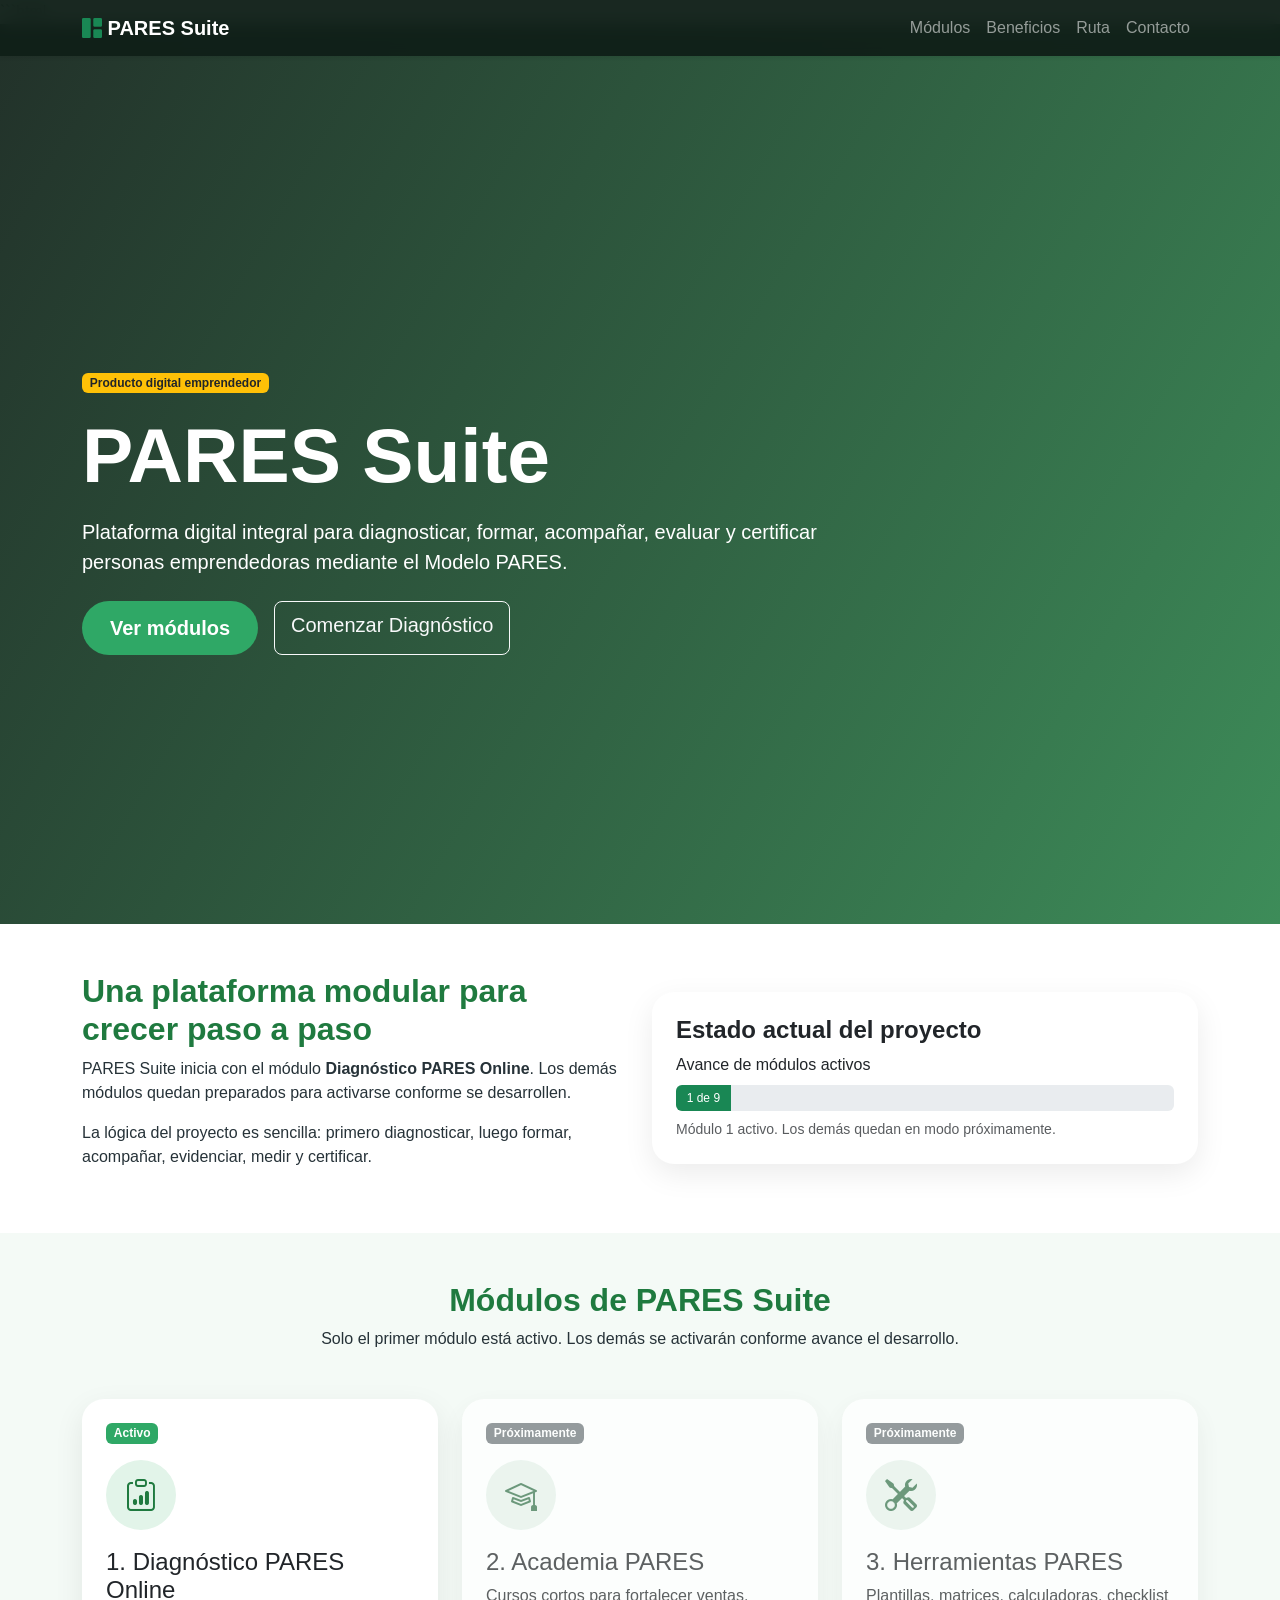
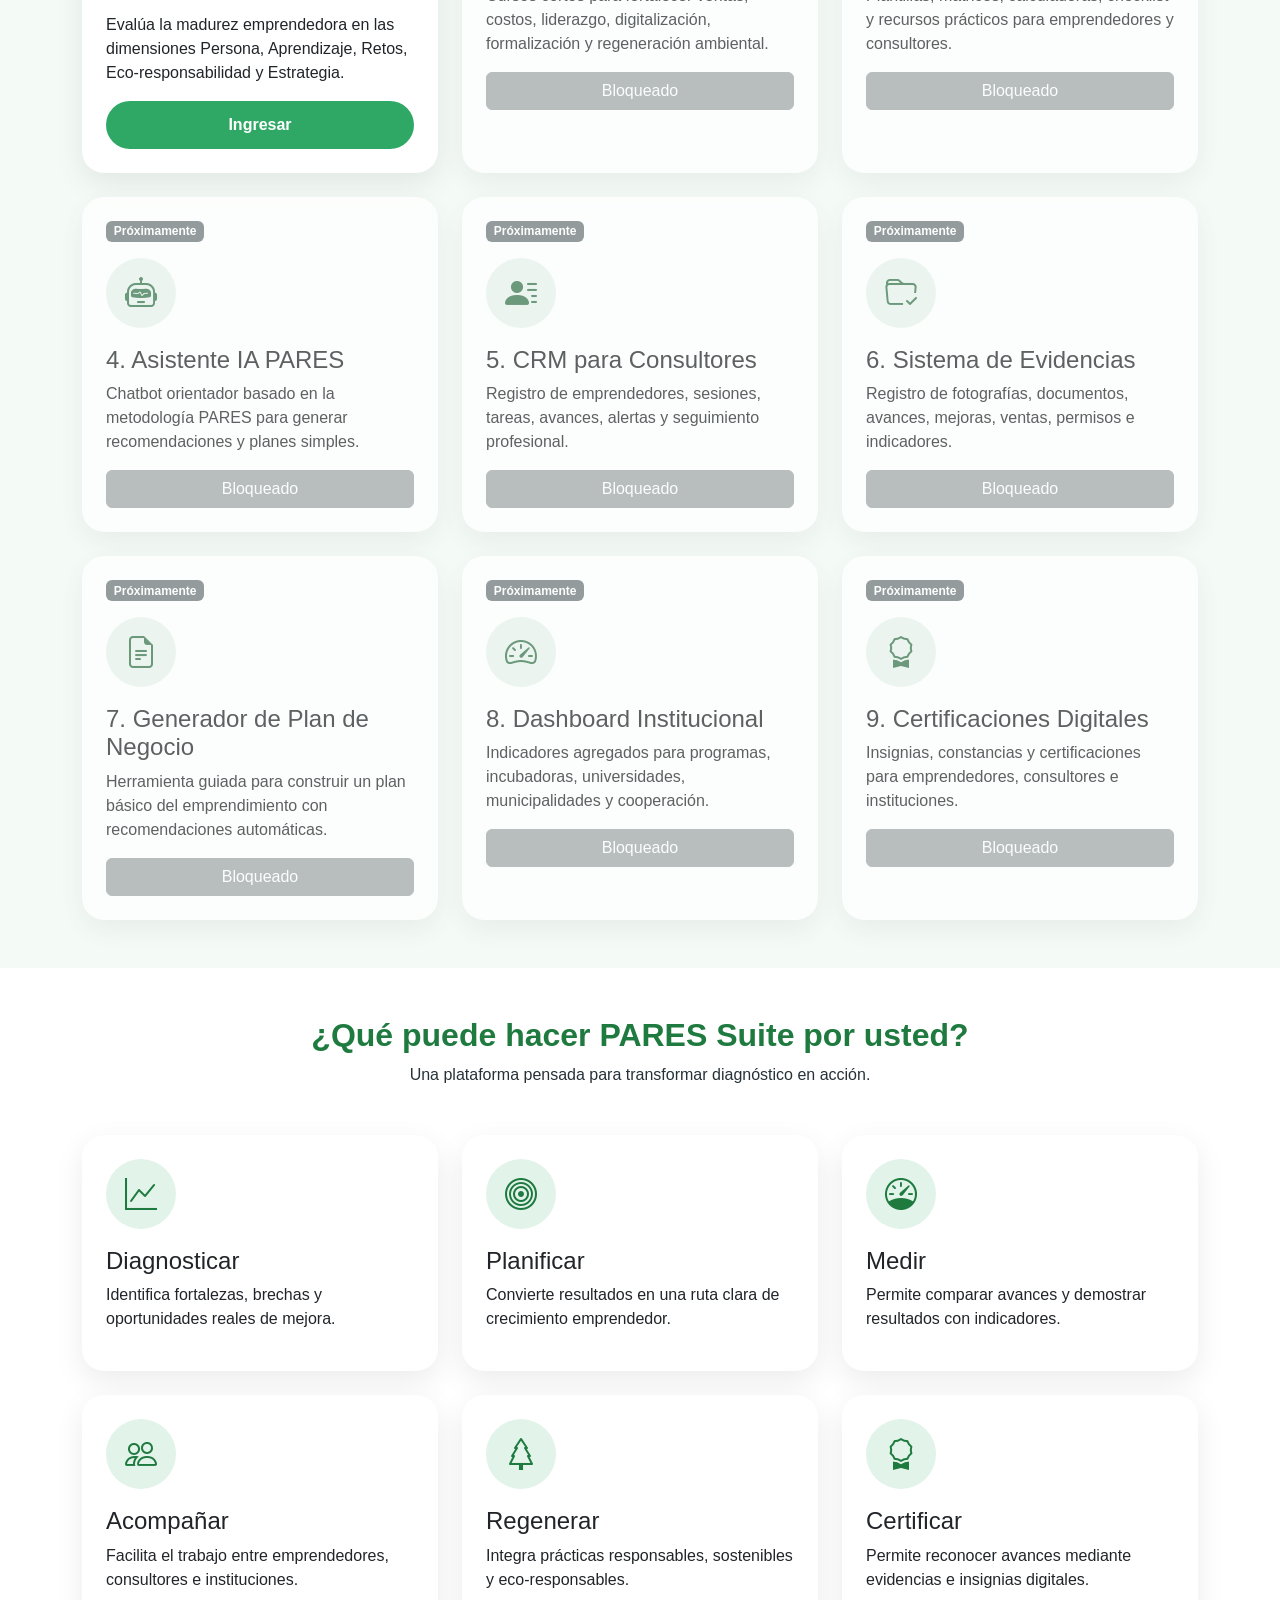
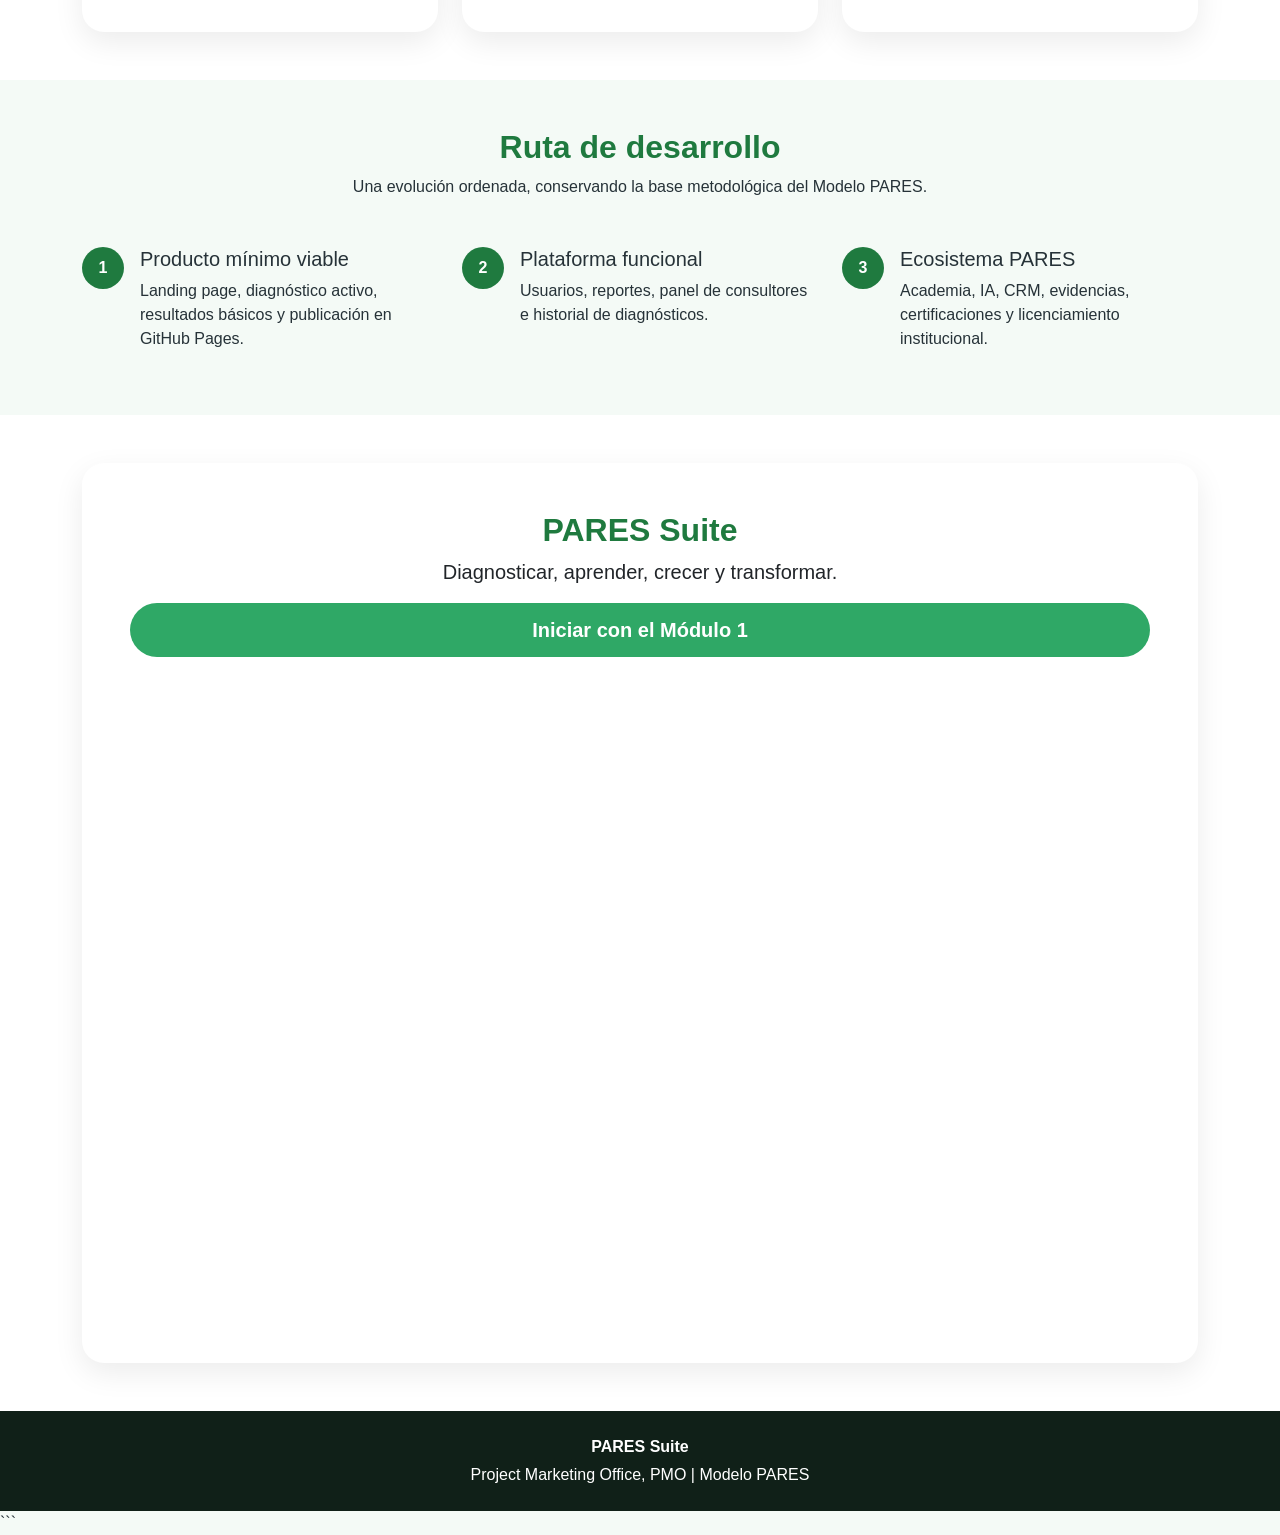
==== commit ea9e5e71: "Update index.html" ====
--- a/index.html
+++ b/index.html
@@ -140,8 +140,8 @@
     <div id="menu" class="collapse navbar-collapse">
       <ul class="navbar-nav ms-auto">
         <li class="nav-item"><a class="nav-link" href="#modulos">Módulos</a></li>
+        <li class="nav-item"><a class="nav-link" href="#beneficios">Beneficios</a></li>
         <li class="nav-item"><a class="nav-link" href="#roadmap">Ruta</a></li>
-        <li class="nav-item"><a class="nav-link" href="#tecnologia">Tecnología</a></li>
         <li class="nav-item"><a class="nav-link" href="#contacto">Contacto</a></li>
       </ul>
     </div>
@@ -163,7 +163,7 @@
             Ver módulos
           </a>
           <a href="diagnostico.html" class="btn btn-outline-light btn-lg">
-            Ingresar al Diagnóstico
+            Comenzar Diagnóstico
           </a>
         </div>
       </div>
@@ -303,7 +303,66 @@
   </div>
 </section>
 
-<section id="roadmap" class="py-5 bg-white">
+<section id="beneficios" class="py-5 bg-white">
+  <div class="container">
+    <div class="text-center mb-5">
+      <h2 class="section-title">¿Qué puede hacer PARES Suite por usted?</h2>
+      <p>Una plataforma pensada para transformar diagnóstico en acción.</p>
+    </div>
+
+    <div class="row g-4">
+      <div class="col-md-6 col-lg-4">
+        <div class="card card-module p-4">
+          <div class="module-icon"><i class="bi bi-graph-up"></i></div>
+          <h4>Diagnosticar</h4>
+          <p>Identifica fortalezas, brechas y oportunidades reales de mejora.</p>
+        </div>
+      </div>
+
+      <div class="col-md-6 col-lg-4">
+        <div class="card card-module p-4">
+          <div class="module-icon"><i class="bi bi-bullseye"></i></div>
+          <h4>Planificar</h4>
+          <p>Convierte resultados en una ruta clara de crecimiento emprendedor.</p>
+        </div>
+      </div>
+
+      <div class="col-md-6 col-lg-4">
+        <div class="card card-module p-4">
+          <div class="module-icon"><i class="bi bi-speedometer"></i></div>
+          <h4>Medir</h4>
+          <p>Permite comparar avances y demostrar resultados con indicadores.</p>
+        </div>
+      </div>
+
+      <div class="col-md-6 col-lg-4">
+        <div class="card card-module p-4">
+          <div class="module-icon"><i class="bi bi-people"></i></div>
+          <h4>Acompañar</h4>
+          <p>Facilita el trabajo entre emprendedores, consultores e instituciones.</p>
+        </div>
+      </div>
+
+      <div class="col-md-6 col-lg-4">
+        <div class="card card-module p-4">
+          <div class="module-icon"><i class="bi bi-tree"></i></div>
+          <h4>Regenerar</h4>
+          <p>Integra prácticas responsables, sostenibles y eco-responsables.</p>
+        </div>
+      </div>
+
+      <div class="col-md-6 col-lg-4">
+        <div class="card card-module p-4">
+          <div class="module-icon"><i class="bi bi-award"></i></div>
+          <h4>Certificar</h4>
+          <p>Permite reconocer avances mediante evidencias e insignias digitales.</p>
+        </div>
+      </div>
+    </div>
+  </div>
+</section>
+
+<section id="roadmap" class="py-5">
   <div class="container">
     <div class="text-center mb-5">
       <h2 class="section-title">Ruta de desarrollo</h2>
@@ -326,7 +385,7 @@
           <div class="roadmap-dot">2</div>
           <div>
             <h5>Plataforma funcional</h5>
-            <p>Base de datos, usuarios, reportes, panel de consultores e historial de diagnósticos.</p>
+            <p>Usuarios, reportes, panel de consultores e historial de diagnósticos.</p>
           </div>
         </div>
       </div>
@@ -336,47 +395,8 @@
           <div class="roadmap-dot">3</div>
           <div>
             <h5>Ecosistema PARES</h5>
-            <p>Academia, IA, CRM, evidencias, certificaciones y modelo de licenciamiento institucional.</p>
+            <p>Academia, IA, CRM, evidencias, certificaciones y licenciamiento institucional.</p>
           </div>
-        </div>
-      </div>
-    </div>
-  </div>
-</section>
-
-<section id="tecnologia" class="py-5">
-  <div class="container">
-    <div class="text-center mb-5">
-      <h2 class="section-title">Tecnologías sugeridas</h2>
-      <p>Base sencilla, gratuita y escalable para iniciar.</p>
-    </div>
-
-    <div class="row g-4 text-center">
-      <div class="col-6 col-md-3">
-        <div class="card card-module p-4">
-          <i class="bi bi-filetype-html fs-1 text-success"></i>
-          <h5>HTML5</h5>
-        </div>
-      </div>
-
-      <div class="col-6 col-md-3">
-        <div class="card card-module p-4">
-          <i class="bi bi-bootstrap fs-1 text-success"></i>
-          <h5>Bootstrap 5</h5>
-        </div>
-      </div>
-
-      <div class="col-6 col-md-3">
-        <div class="card card-module p-4">
-          <i class="bi bi-braces fs-1 text-success"></i>
-          <h5>JavaScript</h5>
-        </div>
-      </div>
-
-      <div class="col-6 col-md-3">
-        <div class="card card-module p-4">
-          <i class="bi bi-github fs-1 text-success"></i>
-          <h5>GitHub Pages</h5>
         </div>
       </div>
     </div>
@@ -388,7 +408,7 @@
     <div class="card card-module p-5 text-center">
       <h2 class="section-title">PARES Suite</h2>
       <p class="lead">
-        Diagnostica, aprende, mejora, evidencia y crece.
+        Diagnosticar, aprender, crecer y transformar.
       </p>
       <a href="diagnostico.html" class="btn btn-pares btn-lg">
         Iniciar con el Módulo 1
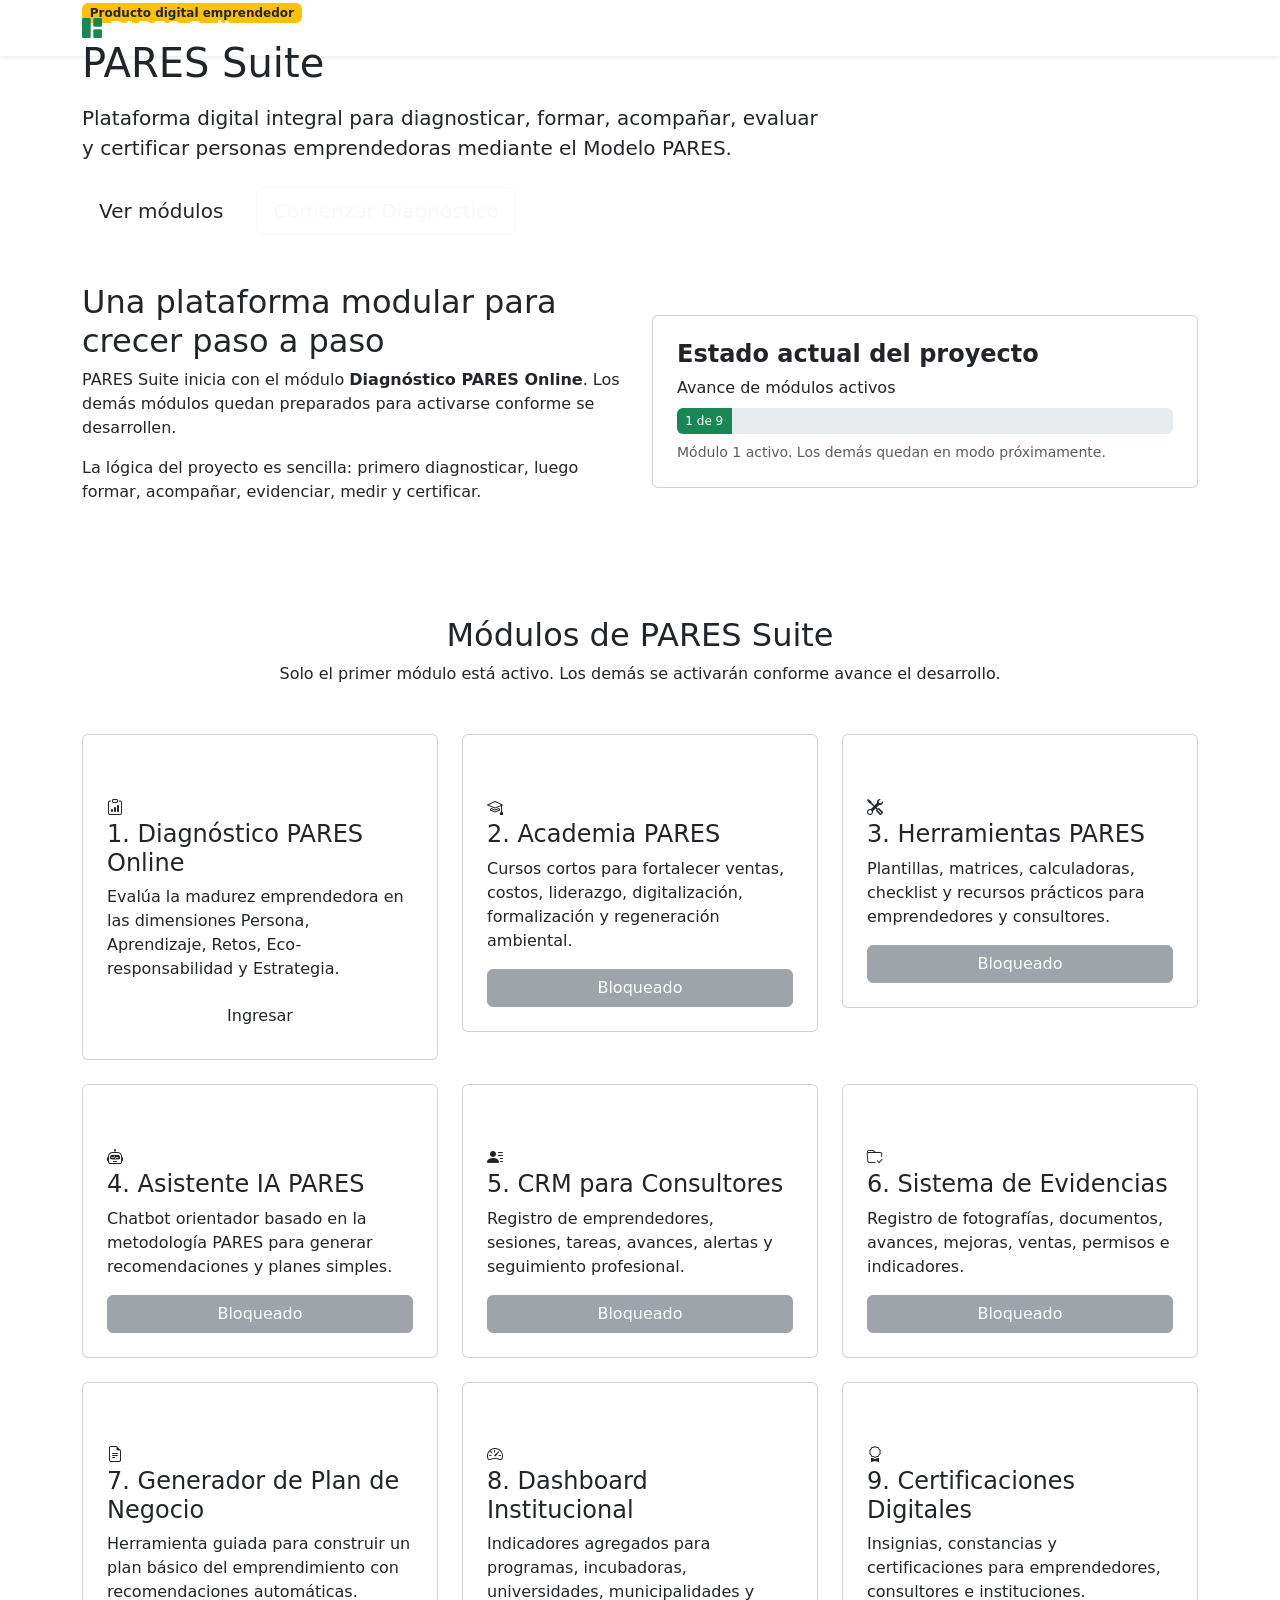
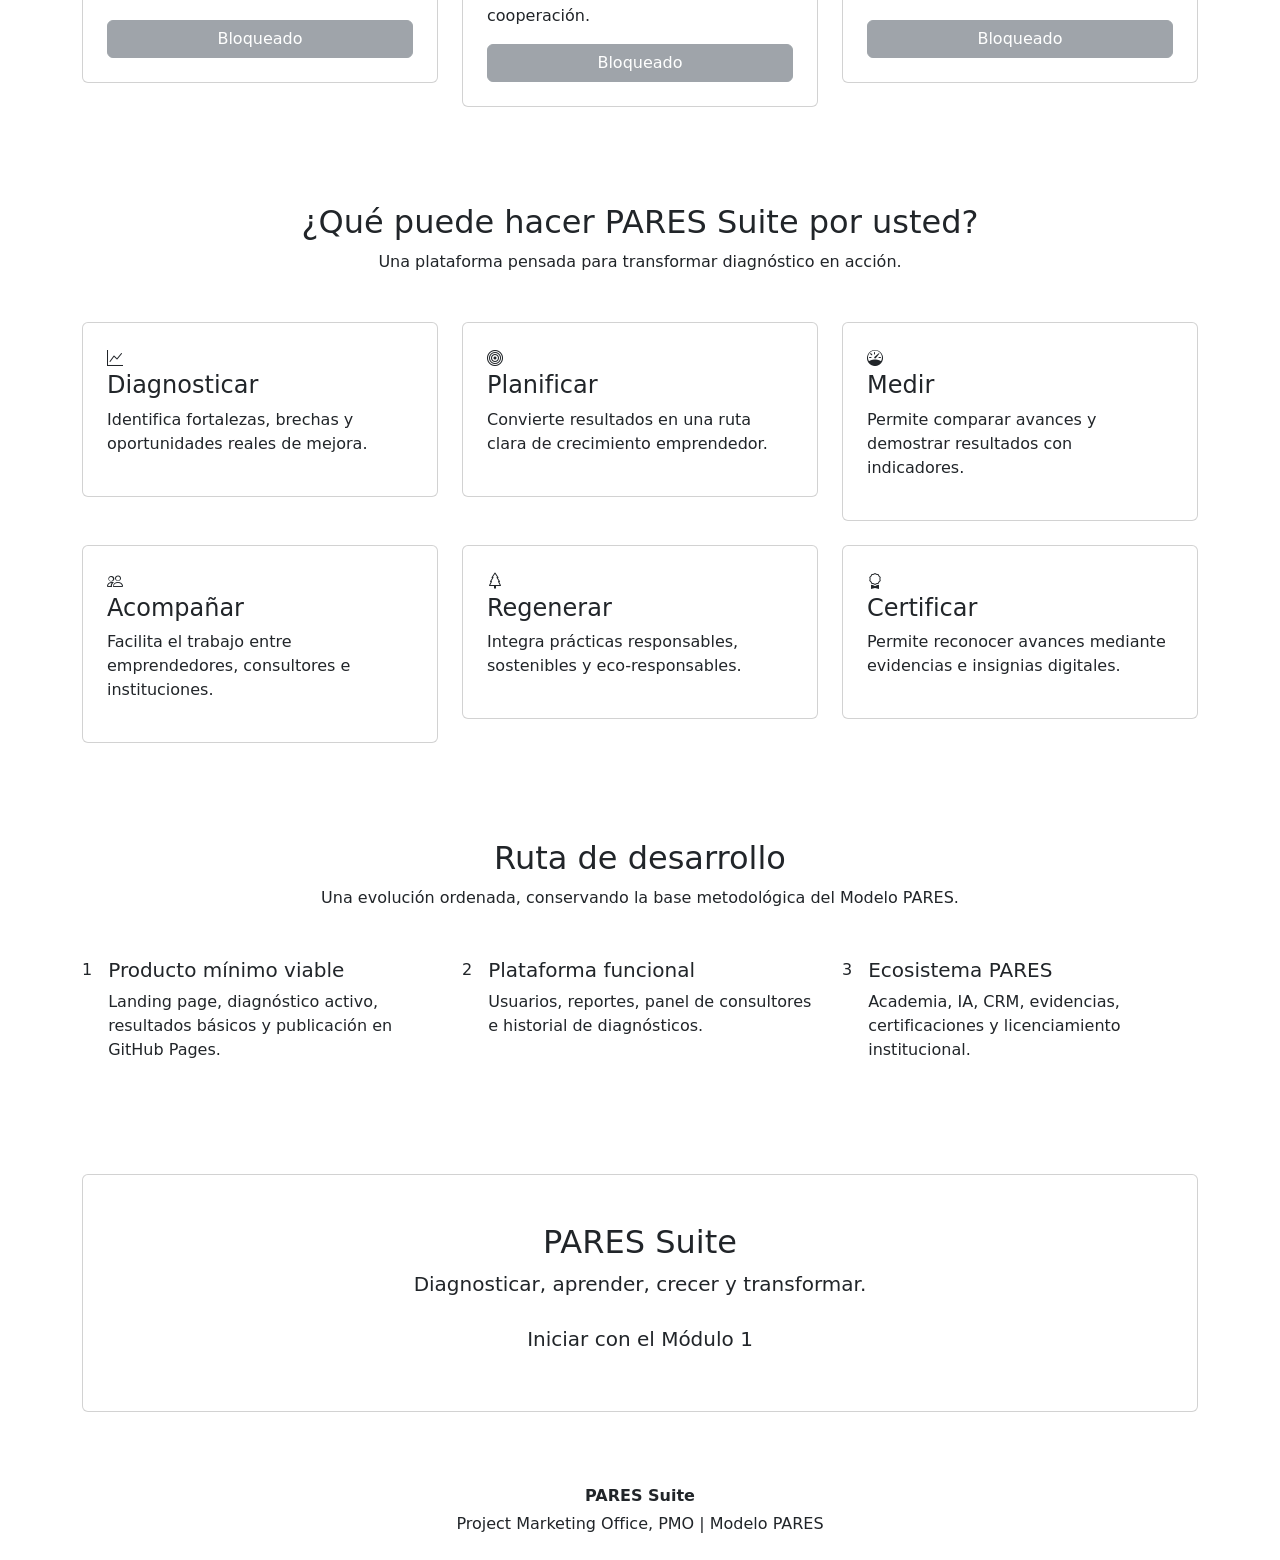
==== commit a719af9c: "Add files via upload" ====
--- a/index.html
+++ b/index.html
@@ -1,139 +1,25 @@
-```html
 <!doctype html>
 <html lang="es">
 <head>
   <meta charset="utf-8">
   <meta name="viewport" content="width=device-width, initial-scale=1">
   <title>PARES Suite | Plataforma Emprendedora</title>
-
+  <meta name="description" content="PARES Suite: plataforma digital para diagnosticar, formar, acompañar, evaluar y certificar personas emprendedoras mediante el Modelo PARES.">
+  <link rel="preconnect" href="https://cdn.jsdelivr.net">
   <link href="https://cdn.jsdelivr.net/npm/bootstrap@5.3.3/dist/css/bootstrap.min.css" rel="stylesheet">
   <link href="https://cdn.jsdelivr.net/npm/bootstrap-icons@1.11.3/font/bootstrap-icons.css" rel="stylesheet">
-
-  <style>
-    :root{
-      --verde:#1f7a3f;
-      --verde2:#2fa866;
-      --oscuro:#102018;
-      --claro:#f4faf6;
-      --dorado:#f4b400;
-    }
-
-    body{
-      font-family: Arial, sans-serif;
-      background: var(--claro);
-      color:#263238;
-    }
-
-    .navbar{
-      background: rgba(16,32,24,.96);
-      backdrop-filter: blur(8px);
-    }
-
-    .hero{
-      min-height: 100vh;
-      background:
-        linear-gradient(120deg, rgba(16,32,24,.92), rgba(31,122,63,.86)),
-        url("https://images.unsplash.com/photo-1556761175-b413da4baf72?q=80&w=1600&auto=format&fit=crop");
-      background-size: cover;
-      background-position: center;
-      color:white;
-      display:flex;
-      align-items:center;
-      padding-top:80px;
-    }
-
-    .hero h1{
-      font-size: clamp(2.5rem, 6vw, 5rem);
-      font-weight:800;
-    }
-
-    .btn-pares{
-      background: var(--verde2);
-      color:white;
-      border:none;
-      border-radius: 30px;
-      padding: 12px 28px;
-      font-weight:700;
-    }
-
-    .btn-pares:hover{
-      background: var(--verde);
-      color:white;
-    }
-
-    .section-title{
-      color: var(--verde);
-      font-weight:800;
-    }
-
-    .card-module{
-      border:0;
-      border-radius:22px;
-      box-shadow:0 10px 30px rgba(0,0,0,.08);
-      transition:.25s;
-      height:100%;
-      overflow:hidden;
-    }
-
-    .card-module:hover{
-      transform: translateY(-5px);
-    }
-
-    .module-icon{
-      width:70px;
-      height:70px;
-      border-radius:50%;
-      background:#e2f4e9;
-      color:var(--verde);
-      display:flex;
-      align-items:center;
-      justify-content:center;
-      font-size:32px;
-      margin-bottom:18px;
-    }
-
-    .locked{
-      opacity:.72;
-      filter: grayscale(.35);
-    }
-
-    .badge-active{
-      background: var(--verde2);
-    }
-
-    .badge-soon{
-      background:#6c757d;
-    }
-
-    .roadmap-dot{
-      width:42px;
-      height:42px;
-      border-radius:50%;
-      background:var(--verde);
-      color:white;
-      display:flex;
-      align-items:center;
-      justify-content:center;
-      font-weight:bold;
-      flex-shrink:0;
-    }
-
-    .footer{
-      background:var(--oscuro);
-      color:white;
-    }
-  </style>
+  <link href="css/estilos.css" rel="stylesheet">
 </head>
 
 <body>
 
 <nav class="navbar navbar-expand-lg navbar-dark fixed-top shadow-sm">
   <div class="container">
-    <a class="navbar-brand fw-bold" href="#">
+    <a class="navbar-brand fw-bold" href="index.html">
       <i class="bi bi-grid-1x2-fill text-success"></i> PARES Suite
     </a>
 
-    <button class="navbar-toggler" type="button" data-bs-toggle="collapse" data-bs-target="#menu">
+    <button class="navbar-toggler" type="button" data-bs-toggle="collapse" data-bs-target="#menu" aria-label="Abrir menú">
       <span class="navbar-toggler-icon"></span>
     </button>
 
@@ -159,17 +45,15 @@
         </p>
 
         <div class="d-flex flex-wrap gap-3 mt-4">
-          <a href="#modulos" class="btn btn-pares btn-lg">
-            Ver módulos
-          </a>
-          <a href="diagnostico.html" class="btn btn-outline-light btn-lg">
-            Comenzar Diagnóstico
-          </a>
+          <a href="#modulos" class="btn btn-pares btn-lg">Ver módulos</a>
+          <a href="diagnostico.html" class="btn btn-outline-light btn-lg">Comenzar Diagnóstico</a>
         </div>
       </div>
     </div>
   </div>
 </header>
+
+<main>
 
 <section class="py-5 bg-white">
   <div class="container">
@@ -188,12 +72,10 @@
         <div class="card card-module p-4">
           <h4 class="fw-bold">Estado actual del proyecto</h4>
           <p class="mb-2">Avance de módulos activos</p>
-          <div class="progress" style="height:26px;">
+          <div class="progress" style="height:26px;" role="progressbar" aria-label="Avance de módulos" aria-valuenow="11" aria-valuemin="0" aria-valuemax="100">
             <div class="progress-bar bg-success" style="width:11%;">1 de 9</div>
           </div>
-          <small class="text-muted d-block mt-2">
-            Módulo 1 activo. Los demás quedan en modo próximamente.
-          </small>
+          <small class="text-muted d-block mt-2">Módulo 1 activo. Los demás quedan en modo próximamente.</small>
         </div>
       </div>
     </div>
@@ -407,15 +289,13 @@
   <div class="container">
     <div class="card card-module p-5 text-center">
       <h2 class="section-title">PARES Suite</h2>
-      <p class="lead">
-        Diagnosticar, aprender, crecer y transformar.
-      </p>
-      <a href="diagnostico.html" class="btn btn-pares btn-lg">
-        Iniciar con el Módulo 1
-      </a>
-    </div>
-  </div>
-</section>
+      <p class="lead">Diagnosticar, aprender, crecer y transformar.</p>
+      <a href="diagnostico.html" class="btn btn-pares btn-lg">Iniciar con el Módulo 1</a>
+    </div>
+  </div>
+</section>
+
+</main>
 
 <footer class="footer py-4 text-center">
   <div class="container">
@@ -424,24 +304,8 @@
   </div>
 </footer>
 
-<script>
-  const modulos = {
-    diagnostico: true,
-    academia: false,
-    herramientas: false,
-    ia: false,
-    crm: false,
-    evidencias: false,
-    plannegocio: false,
-    dashboard: false,
-    certificaciones: false
-  };
-
-  console.log("Estado de módulos PARES Suite:", modulos);
-</script>
-
+<script src="js/app.js"></script>
 <script src="https://cdn.jsdelivr.net/npm/bootstrap@5.3.3/dist/js/bootstrap.bundle.min.js"></script>
 
 </body>
 </html>
-```
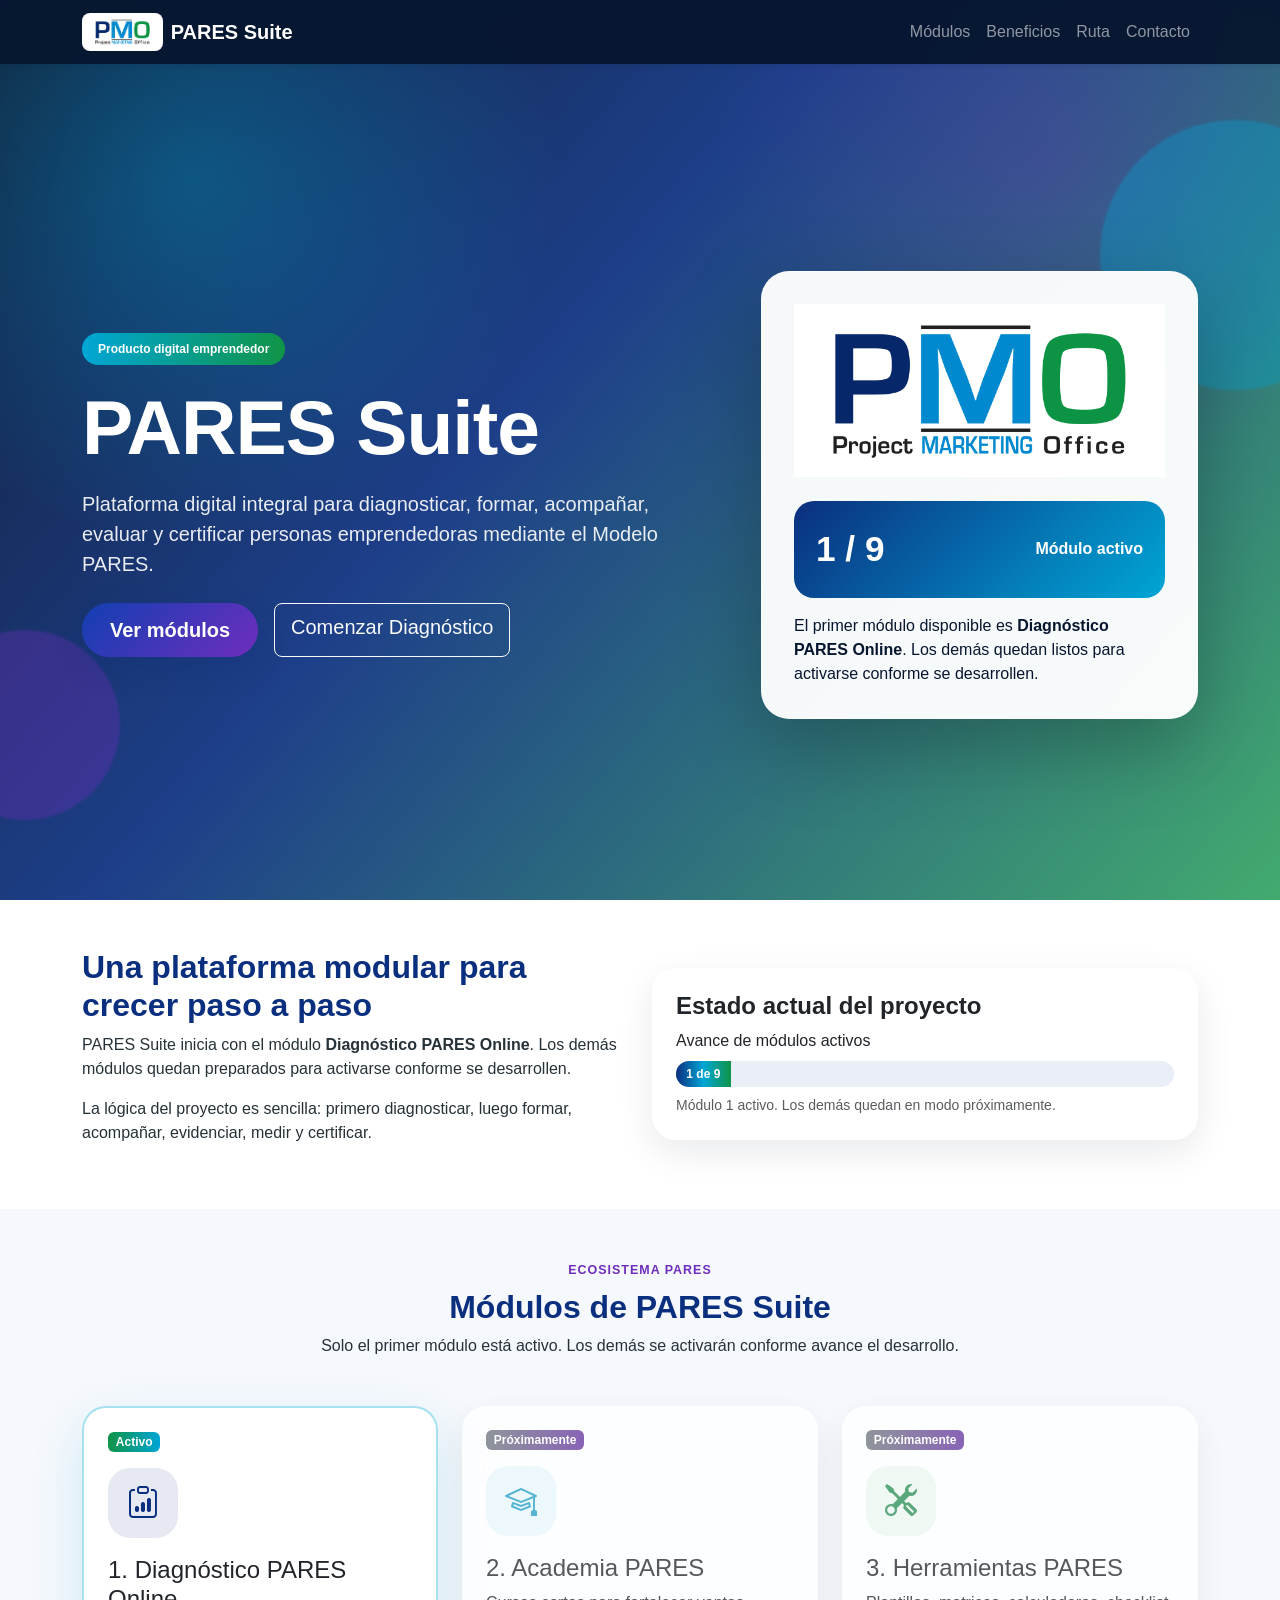
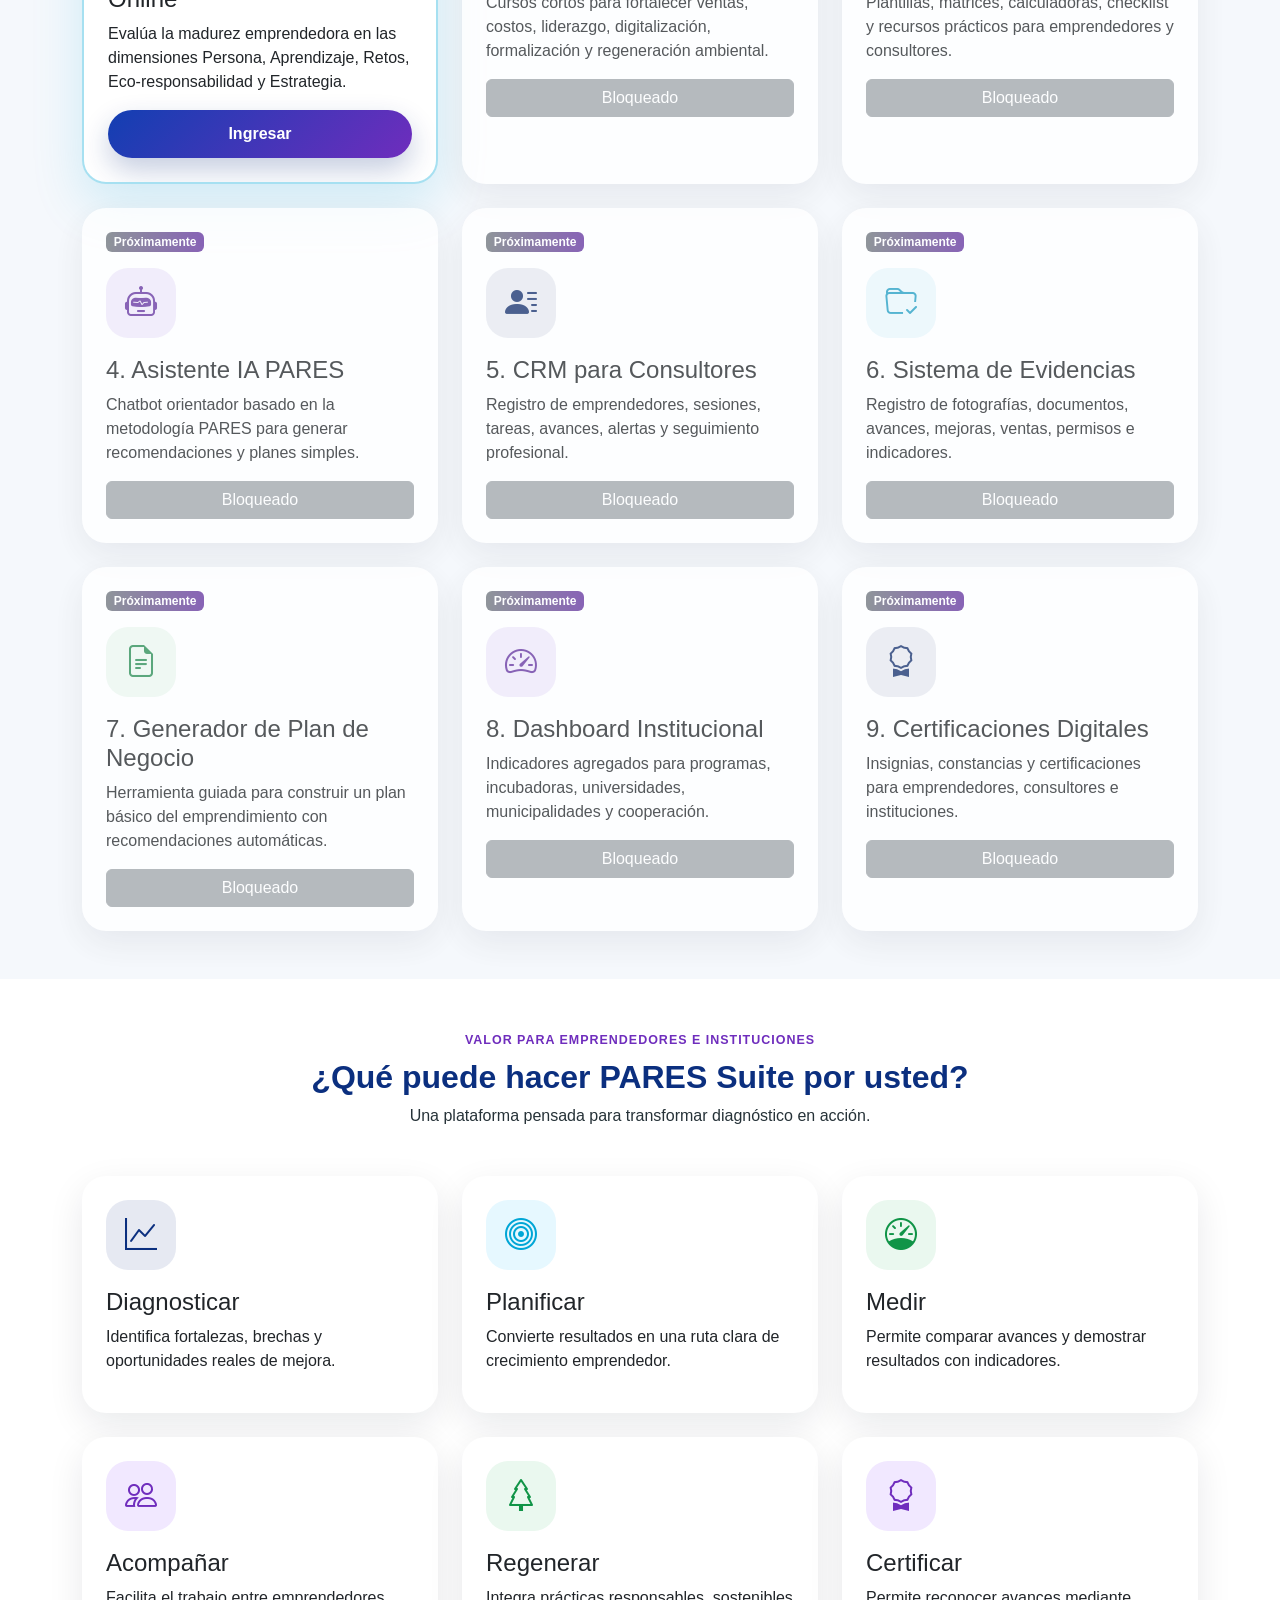
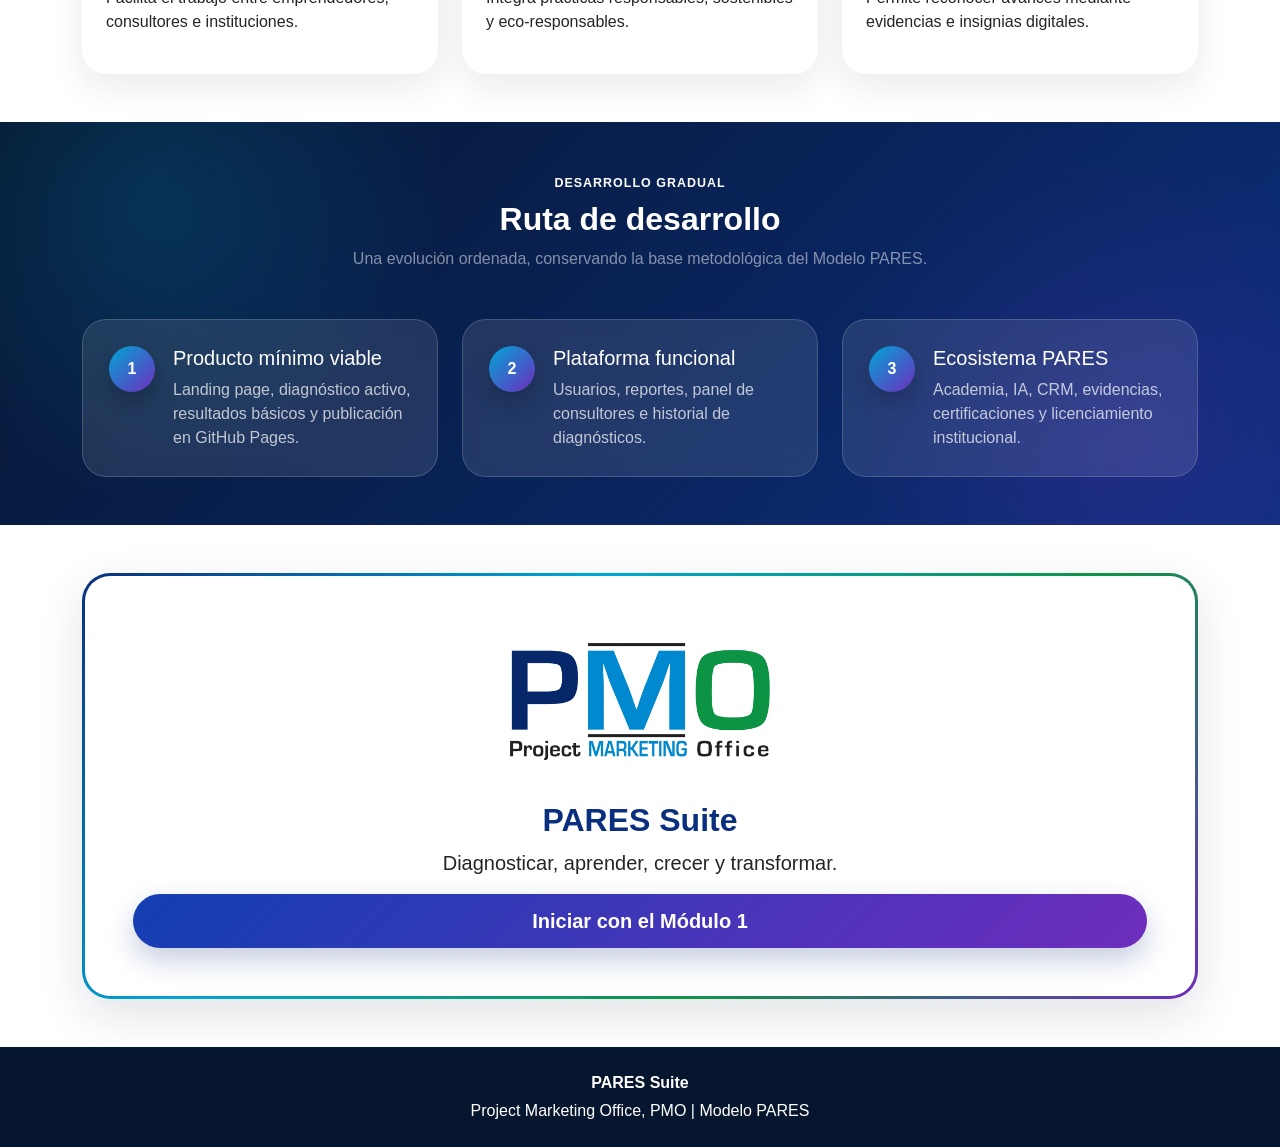
==== commit 69b2f7bf: "Add files via upload" ====
--- a/index.html
+++ b/index.html
@@ -3,7 +3,7 @@
 <head>
   <meta charset="utf-8">
   <meta name="viewport" content="width=device-width, initial-scale=1">
-  <title>PARES Suite | Plataforma Emprendedora</title>
+  <title>PARES Suite | Plataforma Emprendedora PMO</title>
   <meta name="description" content="PARES Suite: plataforma digital para diagnosticar, formar, acompañar, evaluar y certificar personas emprendedoras mediante el Modelo PARES.">
   <link rel="preconnect" href="https://cdn.jsdelivr.net">
   <link href="https://cdn.jsdelivr.net/npm/bootstrap@5.3.3/dist/css/bootstrap.min.css" rel="stylesheet">
@@ -15,8 +15,9 @@
 
 <nav class="navbar navbar-expand-lg navbar-dark fixed-top shadow-sm">
   <div class="container">
-    <a class="navbar-brand fw-bold" href="index.html">
-      <i class="bi bi-grid-1x2-fill text-success"></i> PARES Suite
+    <a class="navbar-brand d-flex align-items-center gap-2 fw-bold" href="index.html">
+      <img src="img/logo-pmo.png" alt="Logo PMO Project Marketing Office" class="logo-nav">
+      <span>PARES Suite</span>
     </a>
 
     <button class="navbar-toggler" type="button" data-bs-toggle="collapse" data-bs-target="#menu" aria-label="Abrir menú">
@@ -35,10 +36,13 @@
 </nav>
 
 <header class="hero">
-  <div class="container">
-    <div class="row align-items-center">
-      <div class="col-lg-8">
-        <span class="badge bg-warning text-dark mb-3">Producto digital emprendedor</span>
+  <div class="hero-shape hero-shape-one"></div>
+  <div class="hero-shape hero-shape-two"></div>
+
+  <div class="container position-relative">
+    <div class="row align-items-center g-5">
+      <div class="col-lg-7">
+        <span class="badge badge-hero mb-3">Producto digital emprendedor</span>
         <h1>PARES Suite</h1>
         <p class="lead mt-3">
           Plataforma digital integral para diagnosticar, formar, acompañar, evaluar y certificar personas emprendedoras mediante el Modelo PARES.
@@ -49,13 +53,26 @@
           <a href="diagnostico.html" class="btn btn-outline-light btn-lg">Comenzar Diagnóstico</a>
         </div>
       </div>
+
+      <div class="col-lg-5">
+        <div class="hero-panel">
+          <img src="img/logo-pmo.png" alt="Logo PMO Project Marketing Office" class="logo-hero">
+          <div class="metric-card mt-4">
+            <span class="metric-number">1 / 9</span>
+            <span class="metric-label">Módulo activo</span>
+          </div>
+          <p class="mt-3 mb-0">
+            El primer módulo disponible es <strong>Diagnóstico PARES Online</strong>. Los demás quedan listos para activarse conforme se desarrollen.
+          </p>
+        </div>
+      </div>
     </div>
   </div>
 </header>
 
 <main>
 
-<section class="py-5 bg-white">
+<section class="py-5 bg-white section-soft">
   <div class="container">
     <div class="row g-4 align-items-center">
       <div class="col-lg-6">
@@ -72,8 +89,8 @@
         <div class="card card-module p-4">
           <h4 class="fw-bold">Estado actual del proyecto</h4>
           <p class="mb-2">Avance de módulos activos</p>
-          <div class="progress" style="height:26px;" role="progressbar" aria-label="Avance de módulos" aria-valuenow="11" aria-valuemin="0" aria-valuemax="100">
-            <div class="progress-bar bg-success" style="width:11%;">1 de 9</div>
+          <div class="progress progress-pares" role="progressbar" aria-label="Avance de módulos" aria-valuenow="11" aria-valuemin="0" aria-valuemax="100">
+            <div class="progress-bar" style="width:11%;">1 de 9</div>
           </div>
           <small class="text-muted d-block mt-2">Módulo 1 activo. Los demás quedan en modo próximamente.</small>
         </div>
@@ -85,6 +102,7 @@
 <section id="modulos" class="py-5">
   <div class="container">
     <div class="text-center mb-5">
+      <span class="eyebrow">Ecosistema PARES</span>
       <h2 class="section-title">Módulos de PARES Suite</h2>
       <p>Solo el primer módulo está activo. Los demás se activarán conforme avance el desarrollo.</p>
     </div>
@@ -92,9 +110,9 @@
     <div class="row g-4">
 
       <div class="col-md-6 col-lg-4">
-        <div class="card card-module p-4">
+        <div class="card card-module p-4 card-active">
           <span class="badge badge-active align-self-start mb-3">Activo</span>
-          <div class="module-icon"><i class="bi bi-clipboard-data"></i></div>
+          <div class="module-icon icon-blue"><i class="bi bi-clipboard-data"></i></div>
           <h4>1. Diagnóstico PARES Online</h4>
           <p>Evalúa la madurez emprendedora en las dimensiones Persona, Aprendizaje, Retos, Eco-responsabilidad y Estrategia.</p>
           <a href="diagnostico.html" class="btn btn-pares mt-auto">Ingresar</a>
@@ -104,7 +122,7 @@
       <div class="col-md-6 col-lg-4">
         <div class="card card-module p-4 locked">
           <span class="badge badge-soon align-self-start mb-3">Próximamente</span>
-          <div class="module-icon"><i class="bi bi-mortarboard"></i></div>
+          <div class="module-icon icon-sky"><i class="bi bi-mortarboard"></i></div>
           <h4>2. Academia PARES</h4>
           <p>Cursos cortos para fortalecer ventas, costos, liderazgo, digitalización, formalización y regeneración ambiental.</p>
           <button class="btn btn-secondary" disabled>Bloqueado</button>
@@ -114,7 +132,7 @@
       <div class="col-md-6 col-lg-4">
         <div class="card card-module p-4 locked">
           <span class="badge badge-soon align-self-start mb-3">Próximamente</span>
-          <div class="module-icon"><i class="bi bi-tools"></i></div>
+          <div class="module-icon icon-green"><i class="bi bi-tools"></i></div>
           <h4>3. Herramientas PARES</h4>
           <p>Plantillas, matrices, calculadoras, checklist y recursos prácticos para emprendedores y consultores.</p>
           <button class="btn btn-secondary" disabled>Bloqueado</button>
@@ -124,7 +142,7 @@
       <div class="col-md-6 col-lg-4">
         <div class="card card-module p-4 locked">
           <span class="badge badge-soon align-self-start mb-3">Próximamente</span>
-          <div class="module-icon"><i class="bi bi-robot"></i></div>
+          <div class="module-icon icon-purple"><i class="bi bi-robot"></i></div>
           <h4>4. Asistente IA PARES</h4>
           <p>Chatbot orientador basado en la metodología PARES para generar recomendaciones y planes simples.</p>
           <button class="btn btn-secondary" disabled>Bloqueado</button>
@@ -134,7 +152,7 @@
       <div class="col-md-6 col-lg-4">
         <div class="card card-module p-4 locked">
           <span class="badge badge-soon align-self-start mb-3">Próximamente</span>
-          <div class="module-icon"><i class="bi bi-person-lines-fill"></i></div>
+          <div class="module-icon icon-blue"><i class="bi bi-person-lines-fill"></i></div>
           <h4>5. CRM para Consultores</h4>
           <p>Registro de emprendedores, sesiones, tareas, avances, alertas y seguimiento profesional.</p>
           <button class="btn btn-secondary" disabled>Bloqueado</button>
@@ -144,7 +162,7 @@
       <div class="col-md-6 col-lg-4">
         <div class="card card-module p-4 locked">
           <span class="badge badge-soon align-self-start mb-3">Próximamente</span>
-          <div class="module-icon"><i class="bi bi-folder-check"></i></div>
+          <div class="module-icon icon-sky"><i class="bi bi-folder-check"></i></div>
           <h4>6. Sistema de Evidencias</h4>
           <p>Registro de fotografías, documentos, avances, mejoras, ventas, permisos e indicadores.</p>
           <button class="btn btn-secondary" disabled>Bloqueado</button>
@@ -154,7 +172,7 @@
       <div class="col-md-6 col-lg-4">
         <div class="card card-module p-4 locked">
           <span class="badge badge-soon align-self-start mb-3">Próximamente</span>
-          <div class="module-icon"><i class="bi bi-file-earmark-text"></i></div>
+          <div class="module-icon icon-green"><i class="bi bi-file-earmark-text"></i></div>
           <h4>7. Generador de Plan de Negocio</h4>
           <p>Herramienta guiada para construir un plan básico del emprendimiento con recomendaciones automáticas.</p>
           <button class="btn btn-secondary" disabled>Bloqueado</button>
@@ -164,7 +182,7 @@
       <div class="col-md-6 col-lg-4">
         <div class="card card-module p-4 locked">
           <span class="badge badge-soon align-self-start mb-3">Próximamente</span>
-          <div class="module-icon"><i class="bi bi-speedometer2"></i></div>
+          <div class="module-icon icon-purple"><i class="bi bi-speedometer2"></i></div>
           <h4>8. Dashboard Institucional</h4>
           <p>Indicadores agregados para programas, incubadoras, universidades, municipalidades y cooperación.</p>
           <button class="btn btn-secondary" disabled>Bloqueado</button>
@@ -174,7 +192,7 @@
       <div class="col-md-6 col-lg-4">
         <div class="card card-module p-4 locked">
           <span class="badge badge-soon align-self-start mb-3">Próximamente</span>
-          <div class="module-icon"><i class="bi bi-award"></i></div>
+          <div class="module-icon icon-blue"><i class="bi bi-award"></i></div>
           <h4>9. Certificaciones Digitales</h4>
           <p>Insignias, constancias y certificaciones para emprendedores, consultores e instituciones.</p>
           <button class="btn btn-secondary" disabled>Bloqueado</button>
@@ -185,9 +203,10 @@
   </div>
 </section>
 
-<section id="beneficios" class="py-5 bg-white">
+<section id="beneficios" class="py-5 bg-white section-soft">
   <div class="container">
     <div class="text-center mb-5">
+      <span class="eyebrow">Valor para emprendedores e instituciones</span>
       <h2 class="section-title">¿Qué puede hacer PARES Suite por usted?</h2>
       <p>Una plataforma pensada para transformar diagnóstico en acción.</p>
     </div>
@@ -195,7 +214,7 @@
     <div class="row g-4">
       <div class="col-md-6 col-lg-4">
         <div class="card card-module p-4">
-          <div class="module-icon"><i class="bi bi-graph-up"></i></div>
+          <div class="module-icon icon-blue"><i class="bi bi-graph-up"></i></div>
           <h4>Diagnosticar</h4>
           <p>Identifica fortalezas, brechas y oportunidades reales de mejora.</p>
         </div>
@@ -203,7 +222,7 @@
 
       <div class="col-md-6 col-lg-4">
         <div class="card card-module p-4">
-          <div class="module-icon"><i class="bi bi-bullseye"></i></div>
+          <div class="module-icon icon-sky"><i class="bi bi-bullseye"></i></div>
           <h4>Planificar</h4>
           <p>Convierte resultados en una ruta clara de crecimiento emprendedor.</p>
         </div>
@@ -211,7 +230,7 @@
 
       <div class="col-md-6 col-lg-4">
         <div class="card card-module p-4">
-          <div class="module-icon"><i class="bi bi-speedometer"></i></div>
+          <div class="module-icon icon-green"><i class="bi bi-speedometer"></i></div>
           <h4>Medir</h4>
           <p>Permite comparar avances y demostrar resultados con indicadores.</p>
         </div>
@@ -219,7 +238,7 @@
 
       <div class="col-md-6 col-lg-4">
         <div class="card card-module p-4">
-          <div class="module-icon"><i class="bi bi-people"></i></div>
+          <div class="module-icon icon-purple"><i class="bi bi-people"></i></div>
           <h4>Acompañar</h4>
           <p>Facilita el trabajo entre emprendedores, consultores e instituciones.</p>
         </div>
@@ -227,7 +246,7 @@
 
       <div class="col-md-6 col-lg-4">
         <div class="card card-module p-4">
-          <div class="module-icon"><i class="bi bi-tree"></i></div>
+          <div class="module-icon icon-green"><i class="bi bi-tree"></i></div>
           <h4>Regenerar</h4>
           <p>Integra prácticas responsables, sostenibles y eco-responsables.</p>
         </div>
@@ -235,7 +254,7 @@
 
       <div class="col-md-6 col-lg-4">
         <div class="card card-module p-4">
-          <div class="module-icon"><i class="bi bi-award"></i></div>
+          <div class="module-icon icon-purple"><i class="bi bi-award"></i></div>
           <h4>Certificar</h4>
           <p>Permite reconocer avances mediante evidencias e insignias digitales.</p>
         </div>
@@ -244,16 +263,17 @@
   </div>
 </section>
 
-<section id="roadmap" class="py-5">
+<section id="roadmap" class="py-5 roadmap-section">
   <div class="container">
     <div class="text-center mb-5">
-      <h2 class="section-title">Ruta de desarrollo</h2>
-      <p>Una evolución ordenada, conservando la base metodológica del Modelo PARES.</p>
+      <span class="eyebrow text-white">Desarrollo gradual</span>
+      <h2 class="section-title text-white">Ruta de desarrollo</h2>
+      <p class="text-white-50">Una evolución ordenada, conservando la base metodológica del Modelo PARES.</p>
     </div>
 
     <div class="row g-4">
       <div class="col-md-4">
-        <div class="d-flex gap-3">
+        <div class="roadmap-card">
           <div class="roadmap-dot">1</div>
           <div>
             <h5>Producto mínimo viable</h5>
@@ -263,7 +283,7 @@
       </div>
 
       <div class="col-md-4">
-        <div class="d-flex gap-3">
+        <div class="roadmap-card">
           <div class="roadmap-dot">2</div>
           <div>
             <h5>Plataforma funcional</h5>
@@ -273,7 +293,7 @@
       </div>
 
       <div class="col-md-4">
-        <div class="d-flex gap-3">
+        <div class="roadmap-card">
           <div class="roadmap-dot">3</div>
           <div>
             <h5>Ecosistema PARES</h5>
@@ -287,7 +307,8 @@
 
 <section id="contacto" class="py-5 bg-white">
   <div class="container">
-    <div class="card card-module p-5 text-center">
+    <div class="card final-card p-5 text-center">
+      <img src="img/logo-pmo.png" alt="Logo PMO Project Marketing Office" class="logo-footer mx-auto mb-4">
       <h2 class="section-title">PARES Suite</h2>
       <p class="lead">Diagnosticar, aprender, crecer y transformar.</p>
       <a href="diagnostico.html" class="btn btn-pares btn-lg">Iniciar con el Módulo 1</a>
--- a/css/estilos.css
+++ b/css/estilos.css
@@ -0,0 +1,307 @@
+:root{
+  --azul-rey:#0b2f7f;
+  --azul-rey-2:#123fb2;
+  --celeste:#00a6d6;
+  --celeste-suave:#e6f8ff;
+  --verde:#109447;
+  --verde-suave:#eaf8ef;
+  --morado:#6f2dbd;
+  --morado-suave:#f1e8ff;
+  --oscuro:#07162f;
+  --gris:#f5f8fc;
+  --blanco:#ffffff;
+}
+
+html{
+  scroll-behavior:smooth;
+}
+
+body{
+  font-family: Arial, sans-serif;
+  background: var(--gris);
+  color:#263238;
+}
+
+.navbar{
+  background: rgba(7,22,47,.96);
+  backdrop-filter: blur(10px);
+}
+
+.logo-nav{
+  height: 38px;
+  width: auto;
+  background: white;
+  padding: 3px 6px;
+  border-radius: 8px;
+}
+
+.hero{
+  min-height: 100vh;
+  background:
+    radial-gradient(circle at 15% 20%, rgba(0,166,214,.35), transparent 28%),
+    radial-gradient(circle at 82% 18%, rgba(111,45,189,.28), transparent 26%),
+    linear-gradient(130deg, rgba(7,22,47,.96), rgba(11,47,127,.92) 42%, rgba(16,148,71,.78));
+  color:white;
+  display:flex;
+  align-items:center;
+  padding-top:90px;
+  position:relative;
+  overflow:hidden;
+}
+
+.hero-small{
+  min-height:55vh;
+}
+
+.hero h1{
+  font-size: clamp(2.6rem, 6vw, 5.2rem);
+  font-weight:900;
+  letter-spacing:-1px;
+}
+
+.hero .lead{
+  max-width: 760px;
+  color: rgba(255,255,255,.9);
+}
+
+.hero-shape{
+  position:absolute;
+  border-radius:999px;
+  filter: blur(1px);
+  opacity:.35;
+}
+
+.hero-shape-one{
+  width:270px;
+  height:270px;
+  background:var(--celeste);
+  right:-90px;
+  top:120px;
+}
+
+.hero-shape-two{
+  width:190px;
+  height:190px;
+  background:var(--morado);
+  left:-70px;
+  bottom:80px;
+}
+
+.badge-hero{
+  background: linear-gradient(90deg, var(--celeste), var(--verde));
+  color:white;
+  padding: 10px 16px;
+  border-radius:999px;
+}
+
+.hero-panel{
+  background: rgba(255,255,255,.96);
+  color: var(--oscuro);
+  border-radius: 28px;
+  padding: 32px;
+  box-shadow: 0 28px 80px rgba(0,0,0,.26);
+  border:1px solid rgba(255,255,255,.45);
+}
+
+.logo-hero{
+  width:100%;
+  max-width:380px;
+  display:block;
+  margin:auto;
+}
+
+.metric-card{
+  background: linear-gradient(135deg, var(--azul-rey), var(--celeste));
+  color:white;
+  border-radius:20px;
+  padding:22px;
+  display:flex;
+  justify-content:space-between;
+  align-items:center;
+}
+
+.metric-number{
+  font-size:2.2rem;
+  font-weight:900;
+}
+
+.metric-label{
+  font-weight:700;
+}
+
+.btn-pares{
+  background: linear-gradient(135deg, var(--azul-rey-2), var(--morado));
+  color:white;
+  border:none;
+  border-radius: 30px;
+  padding: 12px 28px;
+  font-weight:800;
+  box-shadow:0 12px 28px rgba(11,47,127,.24);
+}
+
+.btn-pares:hover{
+  background: linear-gradient(135deg, var(--celeste), var(--verde));
+  color:white;
+  transform: translateY(-1px);
+}
+
+.section-title{
+  color: var(--azul-rey);
+  font-weight:900;
+}
+
+.eyebrow{
+  display:inline-block;
+  color: var(--morado);
+  font-weight:800;
+  text-transform:uppercase;
+  letter-spacing:.08em;
+  font-size:.78rem;
+  margin-bottom:8px;
+}
+
+.section-soft{
+  position:relative;
+}
+
+.card-module{
+  border:0;
+  border-radius:24px;
+  box-shadow:0 12px 36px rgba(7,22,47,.09);
+  transition:.25s ease;
+  height:100%;
+  overflow:hidden;
+  background:white;
+}
+
+.card-module:hover{
+  transform: translateY(-6px);
+  box-shadow:0 18px 44px rgba(7,22,47,.15);
+}
+
+.card-active{
+  border:2px solid rgba(0,166,214,.35);
+  box-shadow:0 20px 52px rgba(0,166,214,.16);
+}
+
+.module-icon{
+  width:70px;
+  height:70px;
+  border-radius:22px;
+  display:flex;
+  align-items:center;
+  justify-content:center;
+  font-size:32px;
+  margin-bottom:18px;
+}
+
+.icon-blue{
+  background:rgba(11,47,127,.1);
+  color:var(--azul-rey);
+}
+
+.icon-sky{
+  background:var(--celeste-suave);
+  color:var(--celeste);
+}
+
+.icon-green{
+  background:var(--verde-suave);
+  color:var(--verde);
+}
+
+.icon-purple{
+  background:var(--morado-suave);
+  color:var(--morado);
+}
+
+.locked{
+  opacity:.76;
+  filter: grayscale(.25);
+}
+
+.badge-active{
+  background: linear-gradient(90deg, var(--verde), var(--celeste));
+}
+
+.badge-soon{
+  background: linear-gradient(90deg, #6c757d, var(--morado));
+}
+
+.progress-pares{
+  height:26px;
+  border-radius:999px;
+  background:#e9eef7;
+  overflow:hidden;
+}
+
+.progress-pares .progress-bar{
+  background: linear-gradient(90deg, var(--azul-rey), var(--celeste), var(--verde));
+  font-weight:800;
+}
+
+.roadmap-section{
+  background:
+    radial-gradient(circle at 12% 20%, rgba(0,166,214,.18), transparent 25%),
+    radial-gradient(circle at 88% 80%, rgba(111,45,189,.22), transparent 25%),
+    linear-gradient(135deg, var(--oscuro), var(--azul-rey));
+}
+
+.roadmap-card{
+  height:100%;
+  background:rgba(255,255,255,.1);
+  color:white;
+  border:1px solid rgba(255,255,255,.16);
+  border-radius:24px;
+  padding:26px;
+  display:flex;
+  gap:18px;
+  backdrop-filter: blur(8px);
+}
+
+.roadmap-card p{
+  color:rgba(255,255,255,.72);
+  margin-bottom:0;
+}
+
+.roadmap-dot{
+  width:46px;
+  height:46px;
+  border-radius:50%;
+  background: linear-gradient(135deg, var(--celeste), var(--morado));
+  color:white;
+  display:flex;
+  align-items:center;
+  justify-content:center;
+  font-weight:900;
+  flex-shrink:0;
+  box-shadow:0 10px 24px rgba(0,0,0,.22);
+}
+
+.final-card{
+  border:0;
+  border-radius:28px;
+  box-shadow:0 16px 48px rgba(7,22,47,.12);
+  background:
+    linear-gradient(white, white) padding-box,
+    linear-gradient(135deg, var(--azul-rey), var(--celeste), var(--verde), var(--morado)) border-box;
+  border:3px solid transparent;
+}
+
+.logo-footer{
+  max-width:330px;
+  width:100%;
+}
+
+.footer{
+  background:var(--oscuro);
+  color:white;
+}
+
+.form-range::-webkit-slider-thumb{
+  background:var(--morado);
+}
+
+.form-range::-moz-range-thumb{
+  background:var(--morado);
+}
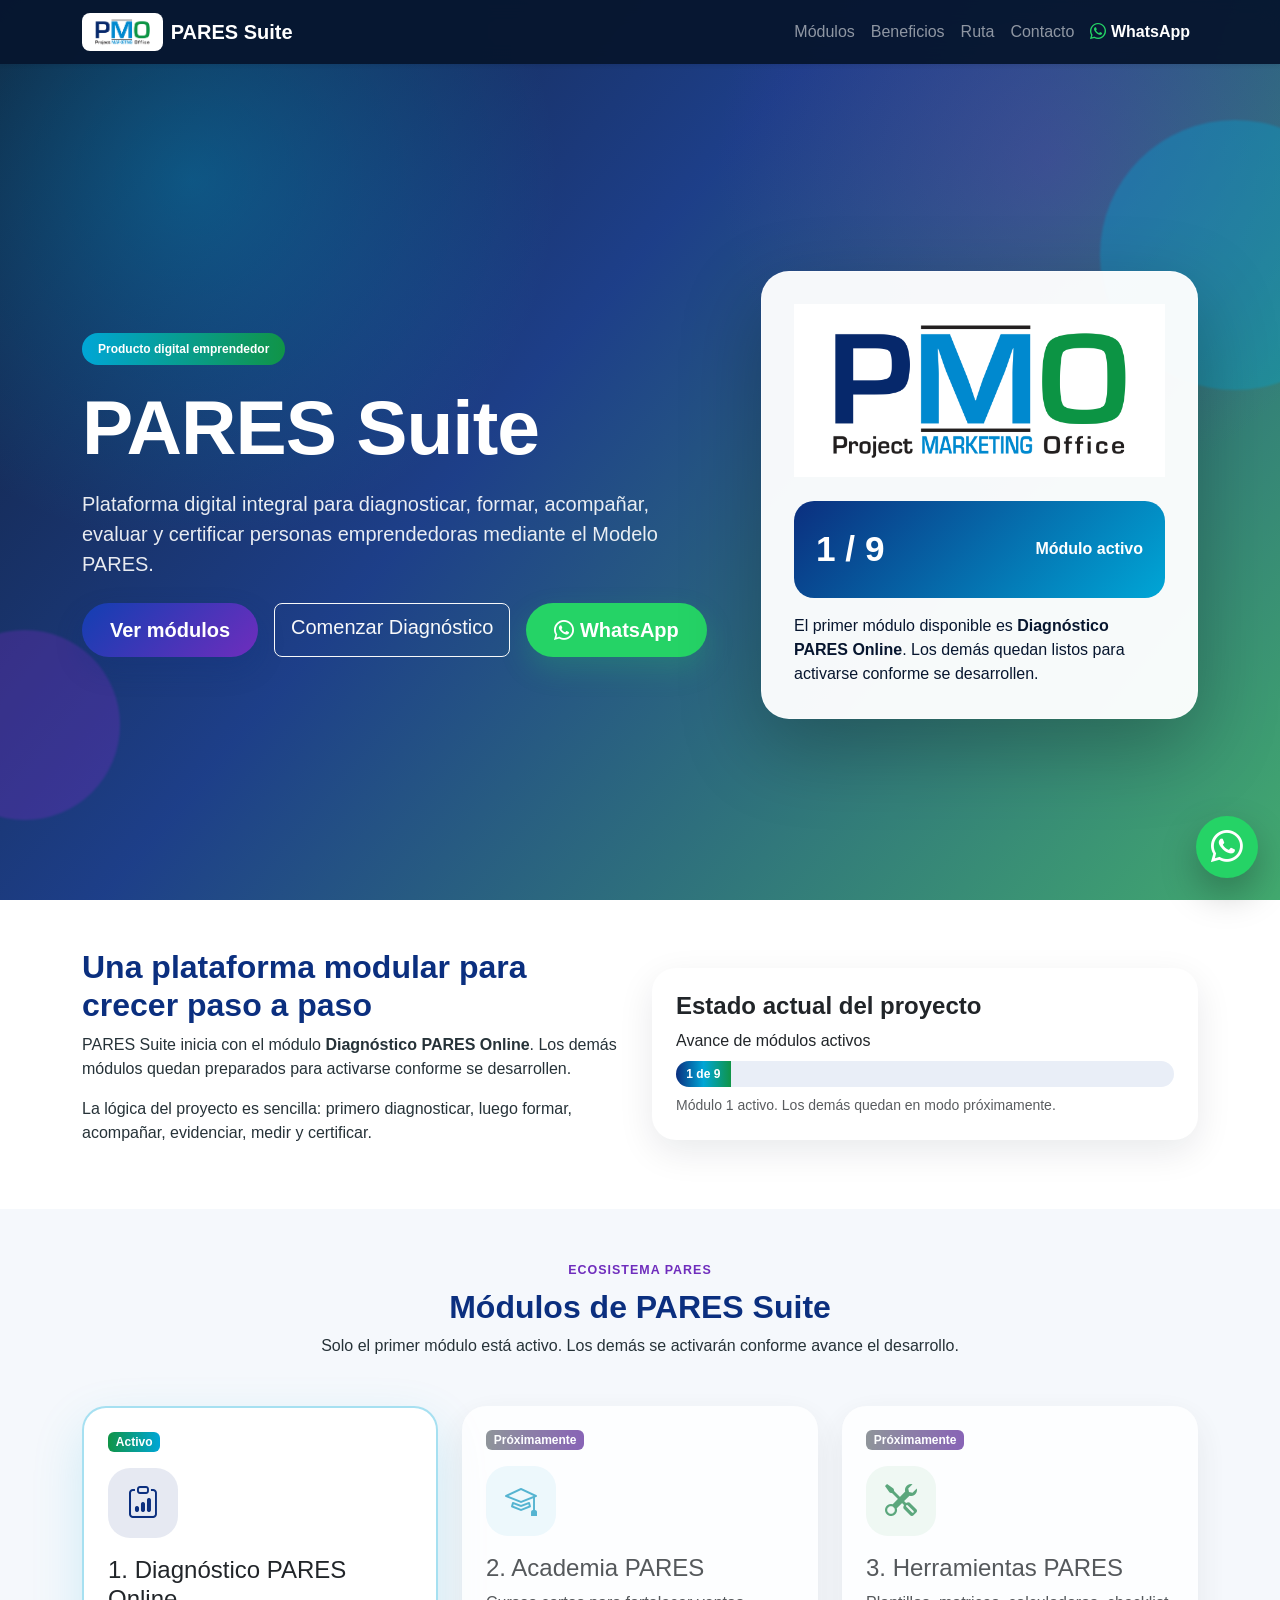
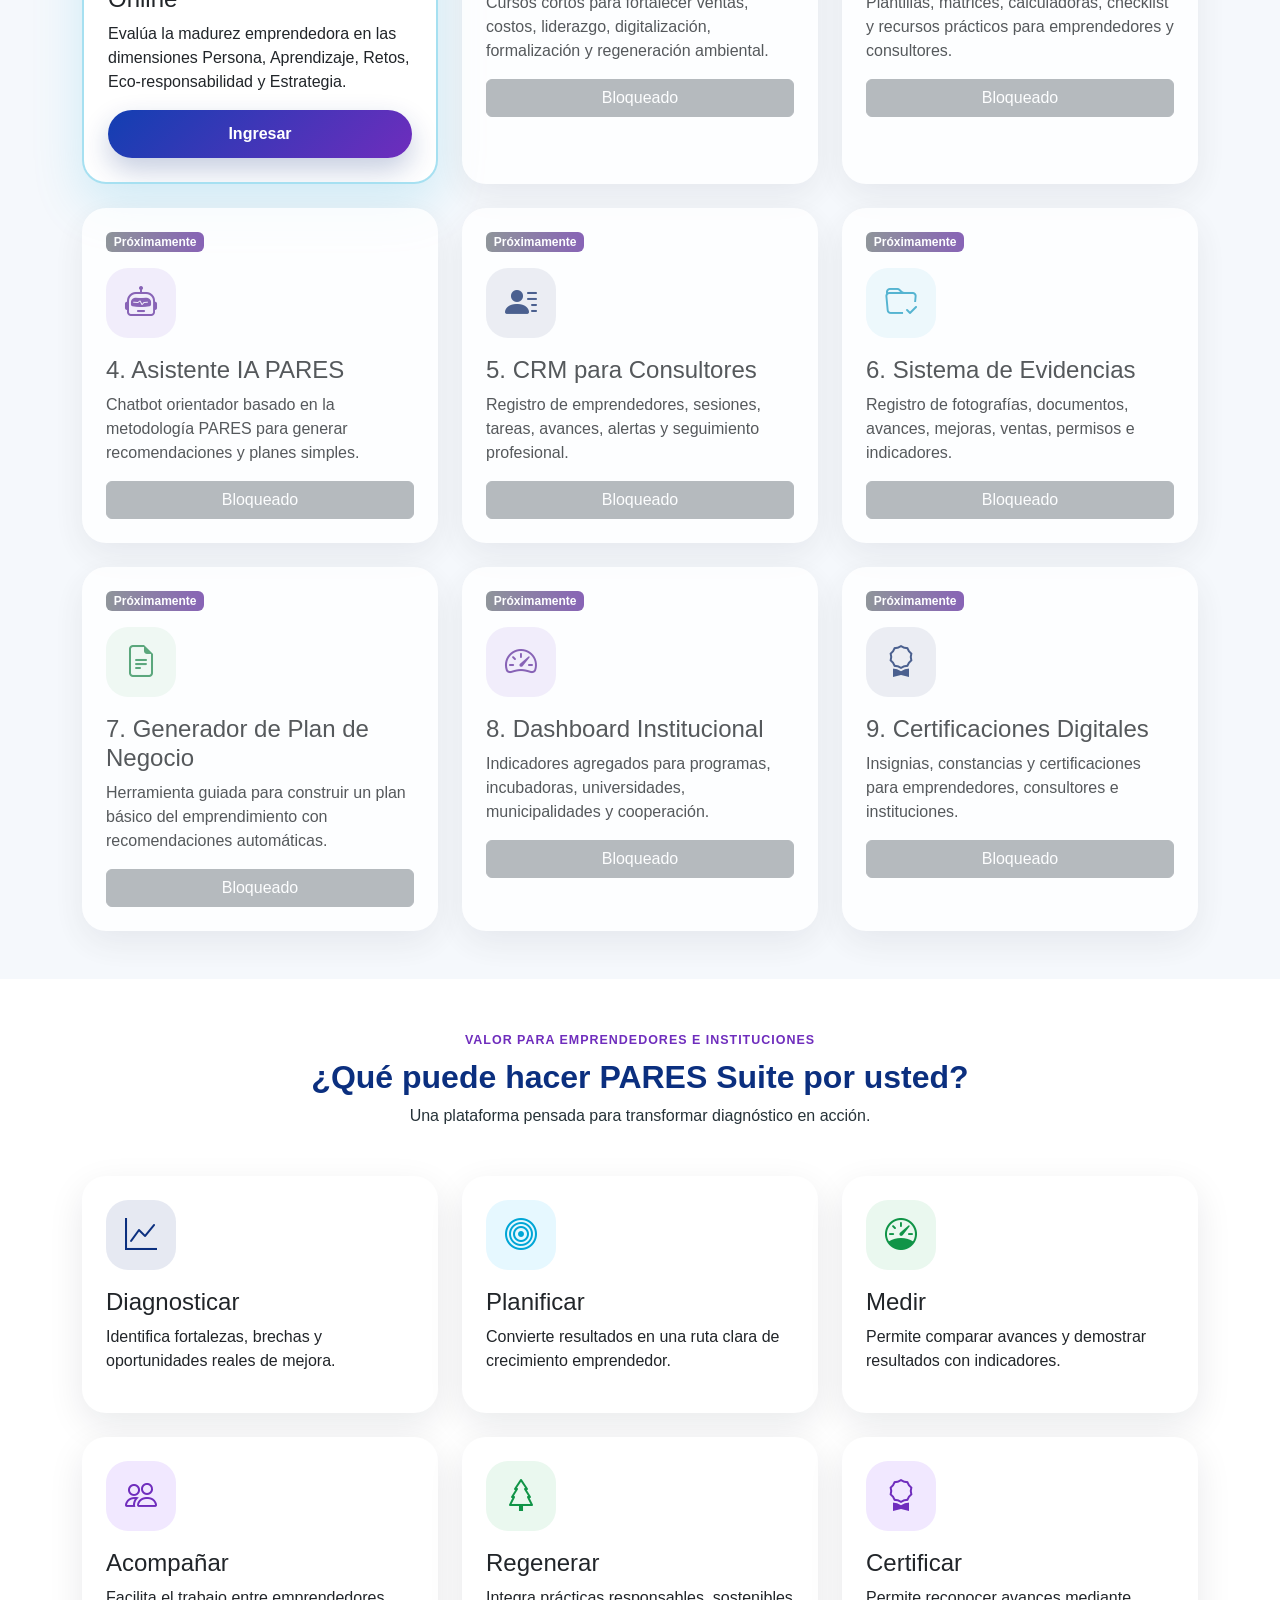
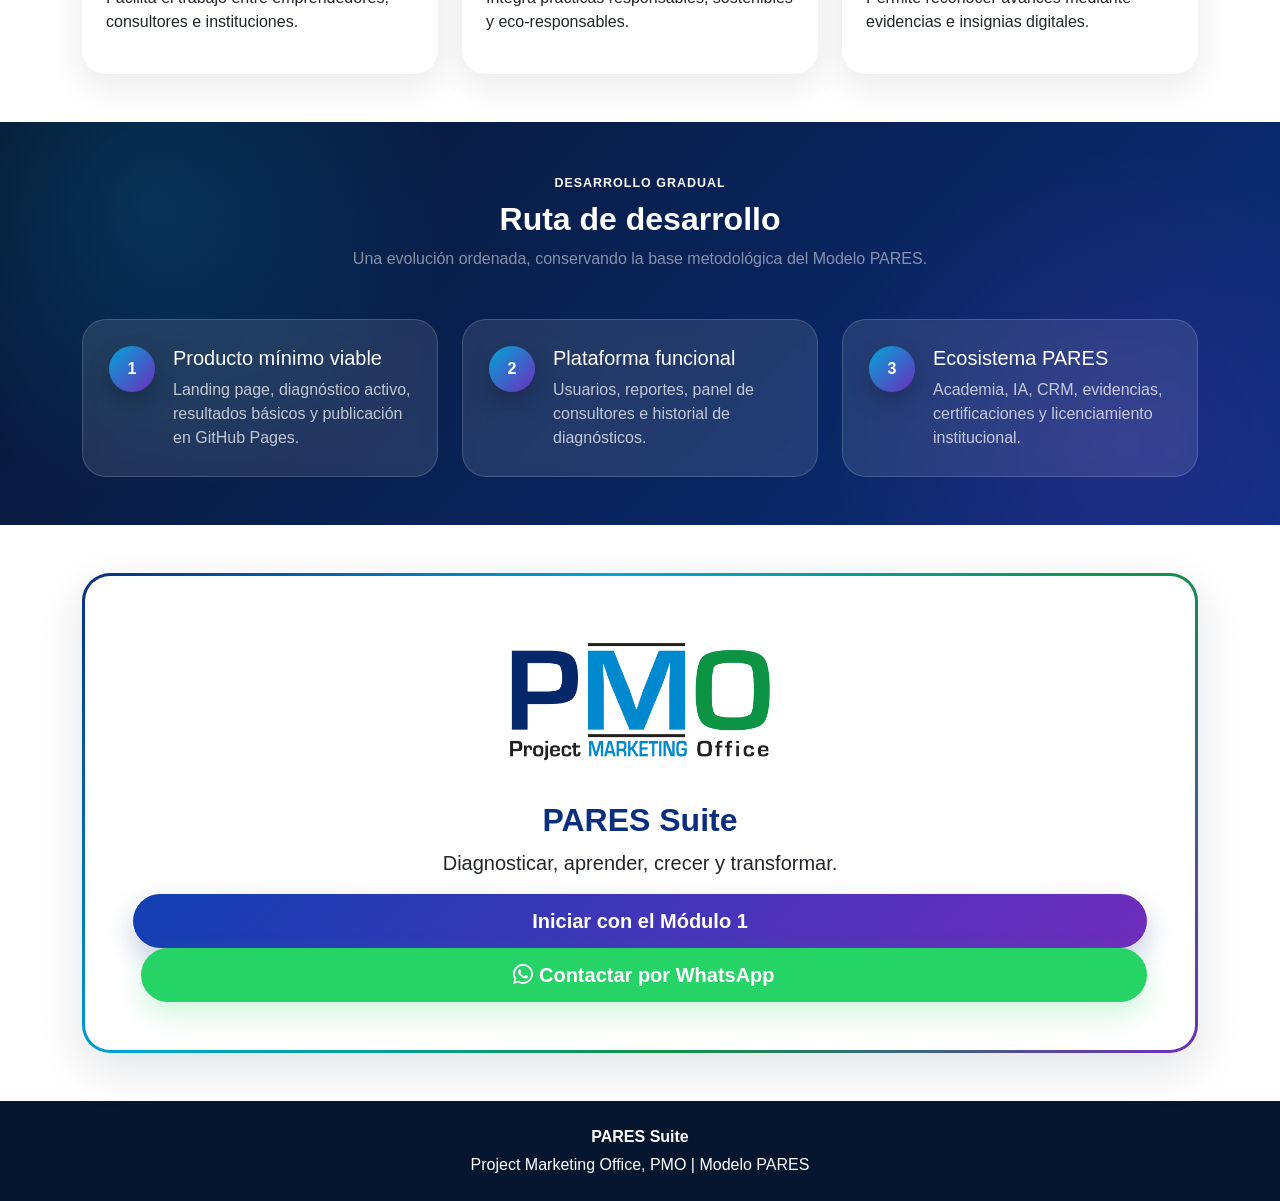
==== commit 3ca52ace: "Add files via upload" ====
--- a/index.html
+++ b/index.html
@@ -30,6 +30,11 @@
         <li class="nav-item"><a class="nav-link" href="#beneficios">Beneficios</a></li>
         <li class="nav-item"><a class="nav-link" href="#roadmap">Ruta</a></li>
         <li class="nav-item"><a class="nav-link" href="#contacto">Contacto</a></li>
+        <li class="nav-item">
+          <a class="nav-link whatsapp-nav" href="https://wa.me/50683612601" target="_blank" rel="noopener">
+            <i class="bi bi-whatsapp"></i> WhatsApp
+          </a>
+        </li>
       </ul>
     </div>
   </div>
@@ -51,6 +56,9 @@
         <div class="d-flex flex-wrap gap-3 mt-4">
           <a href="#modulos" class="btn btn-pares btn-lg">Ver módulos</a>
           <a href="diagnostico.html" class="btn btn-outline-light btn-lg">Comenzar Diagnóstico</a>
+          <a href="https://wa.me/50683612601?text=Hola%20PMO%2C%20quiero%20informaci%C3%B3n%20sobre%20PARES%20Suite" class="btn btn-whatsapp btn-lg" target="_blank" rel="noopener">
+            <i class="bi bi-whatsapp"></i> WhatsApp
+          </a>
         </div>
       </div>
 
@@ -312,6 +320,9 @@
       <h2 class="section-title">PARES Suite</h2>
       <p class="lead">Diagnosticar, aprender, crecer y transformar.</p>
       <a href="diagnostico.html" class="btn btn-pares btn-lg">Iniciar con el Módulo 1</a>
+      <a href="https://wa.me/50683612601?text=Hola%20PMO%2C%20quiero%20conocer%20m%C3%A1s%20sobre%20PARES%20Suite" class="btn btn-whatsapp btn-lg ms-md-2 mt-3 mt-md-0" target="_blank" rel="noopener">
+        <i class="bi bi-whatsapp"></i> Contactar por WhatsApp
+      </a>
     </div>
   </div>
 </section>
@@ -328,5 +339,9 @@
 <script src="js/app.js"></script>
 <script src="https://cdn.jsdelivr.net/npm/bootstrap@5.3.3/dist/js/bootstrap.bundle.min.js"></script>
 
+<a href="https://wa.me/50683612601?text=Hola%20PMO%2C%20quiero%20informaci%C3%B3n%20sobre%20PARES%20Suite" class="whatsapp-float" target="_blank" rel="noopener" aria-label="Contactar por WhatsApp">
+  <i class="bi bi-whatsapp"></i>
+</a>
+
 </body>
 </html>
--- a/css/estilos.css
+++ b/css/estilos.css
@@ -12,31 +12,29 @@
   --blanco:#ffffff;
 }
 
-html{
-  scroll-behavior:smooth;
-}
+html{scroll-behavior:smooth;}
 
 body{
-  font-family: Arial, sans-serif;
-  background: var(--gris);
+  font-family:Arial, sans-serif;
+  background:var(--gris);
   color:#263238;
 }
 
 .navbar{
-  background: rgba(7,22,47,.96);
-  backdrop-filter: blur(10px);
+  background:rgba(7,22,47,.96);
+  backdrop-filter:blur(10px);
 }
 
 .logo-nav{
-  height: 38px;
-  width: auto;
-  background: white;
-  padding: 3px 6px;
-  border-radius: 8px;
+  height:38px;
+  width:auto;
+  background:white;
+  padding:3px 6px;
+  border-radius:8px;
 }
 
 .hero{
-  min-height: 100vh;
+  min-height:100vh;
   background:
     radial-gradient(circle at 15% 20%, rgba(0,166,214,.35), transparent 28%),
     radial-gradient(circle at 82% 18%, rgba(111,45,189,.28), transparent 26%),
@@ -49,25 +47,23 @@
   overflow:hidden;
 }
 
-.hero-small{
-  min-height:55vh;
-}
+.hero-small{min-height:55vh;}
 
 .hero h1{
-  font-size: clamp(2.6rem, 6vw, 5.2rem);
+  font-size:clamp(2.6rem, 6vw, 5.2rem);
   font-weight:900;
   letter-spacing:-1px;
 }
 
 .hero .lead{
-  max-width: 760px;
-  color: rgba(255,255,255,.9);
+  max-width:760px;
+  color:rgba(255,255,255,.9);
 }
 
 .hero-shape{
   position:absolute;
   border-radius:999px;
-  filter: blur(1px);
+  filter:blur(1px);
   opacity:.35;
 }
 
@@ -88,18 +84,18 @@
 }
 
 .badge-hero{
-  background: linear-gradient(90deg, var(--celeste), var(--verde));
-  color:white;
-  padding: 10px 16px;
+  background:linear-gradient(90deg, var(--celeste), var(--verde));
+  color:white;
+  padding:10px 16px;
   border-radius:999px;
 }
 
 .hero-panel{
-  background: rgba(255,255,255,.96);
-  color: var(--oscuro);
-  border-radius: 28px;
-  padding: 32px;
-  box-shadow: 0 28px 80px rgba(0,0,0,.26);
+  background:rgba(255,255,255,.96);
+  color:var(--oscuro);
+  border-radius:28px;
+  padding:32px;
+  box-shadow:0 28px 80px rgba(0,0,0,.26);
   border:1px solid rgba(255,255,255,.45);
 }
 
@@ -111,7 +107,7 @@
 }
 
 .metric-card{
-  background: linear-gradient(135deg, var(--azul-rey), var(--celeste));
+  background:linear-gradient(135deg, var(--azul-rey), var(--celeste));
   color:white;
   border-radius:20px;
   padding:22px;
@@ -120,48 +116,86 @@
   align-items:center;
 }
 
-.metric-number{
-  font-size:2.2rem;
-  font-weight:900;
-}
-
-.metric-label{
-  font-weight:700;
-}
+.metric-number{font-size:2.2rem;font-weight:900;}
+.metric-label{font-weight:700;}
 
 .btn-pares{
-  background: linear-gradient(135deg, var(--azul-rey-2), var(--morado));
+  background:linear-gradient(135deg, var(--azul-rey-2), var(--morado));
   color:white;
   border:none;
-  border-radius: 30px;
-  padding: 12px 28px;
+  border-radius:30px;
+  padding:12px 28px;
   font-weight:800;
   box-shadow:0 12px 28px rgba(11,47,127,.24);
 }
 
 .btn-pares:hover{
-  background: linear-gradient(135deg, var(--celeste), var(--verde));
-  color:white;
-  transform: translateY(-1px);
+  background:linear-gradient(135deg, var(--celeste), var(--verde));
+  color:white;
+  transform:translateY(-1px);
+}
+
+.btn-whatsapp{
+  background:#25d366;
+  color:white;
+  border:none;
+  border-radius:30px;
+  padding:12px 28px;
+  font-weight:800;
+  box-shadow:0 12px 28px rgba(37,211,102,.22);
+}
+
+.btn-whatsapp:hover{
+  background:#128c7e;
+  color:white;
+  transform:translateY(-1px);
+}
+
+.whatsapp-nav{
+  color:#ffffff !important;
+  font-weight:800;
+}
+
+.whatsapp-nav i{color:#25d366;}
+
+.whatsapp-float{
+  position:fixed;
+  right:22px;
+  bottom:22px;
+  width:62px;
+  height:62px;
+  border-radius:50%;
+  background:#25d366;
+  color:white;
+  display:flex;
+  align-items:center;
+  justify-content:center;
+  font-size:32px;
+  box-shadow:0 16px 36px rgba(0,0,0,.25);
+  z-index:1050;
+  text-decoration:none;
+  transition:.25s ease;
+}
+
+.whatsapp-float:hover{
+  background:#128c7e;
+  color:white;
+  transform:translateY(-4px) scale(1.03);
 }
 
 .section-title{
-  color: var(--azul-rey);
+  color:var(--azul-rey);
   font-weight:900;
 }
 
 .eyebrow{
   display:inline-block;
-  color: var(--morado);
+  color:var(--morado);
   font-weight:800;
   text-transform:uppercase;
   letter-spacing:.08em;
   font-size:.78rem;
   margin-bottom:8px;
-}
-
-.section-soft{
-  position:relative;
 }
 
 .card-module{
@@ -175,7 +209,7 @@
 }
 
 .card-module:hover{
-  transform: translateY(-6px);
+  transform:translateY(-6px);
   box-shadow:0 18px 44px rgba(7,22,47,.15);
 }
 
@@ -195,38 +229,14 @@
   margin-bottom:18px;
 }
 
-.icon-blue{
-  background:rgba(11,47,127,.1);
-  color:var(--azul-rey);
-}
-
-.icon-sky{
-  background:var(--celeste-suave);
-  color:var(--celeste);
-}
-
-.icon-green{
-  background:var(--verde-suave);
-  color:var(--verde);
-}
-
-.icon-purple{
-  background:var(--morado-suave);
-  color:var(--morado);
-}
-
-.locked{
-  opacity:.76;
-  filter: grayscale(.25);
-}
-
-.badge-active{
-  background: linear-gradient(90deg, var(--verde), var(--celeste));
-}
-
-.badge-soon{
-  background: linear-gradient(90deg, #6c757d, var(--morado));
-}
+.icon-blue{background:rgba(11,47,127,.1);color:var(--azul-rey);}
+.icon-sky{background:var(--celeste-suave);color:var(--celeste);}
+.icon-green{background:var(--verde-suave);color:var(--verde);}
+.icon-purple{background:var(--morado-suave);color:var(--morado);}
+
+.locked{opacity:.76;filter:grayscale(.25);}
+.badge-active{background:linear-gradient(90deg, var(--verde), var(--celeste));}
+.badge-soon{background:linear-gradient(90deg, #6c757d, var(--morado));}
 
 .progress-pares{
   height:26px;
@@ -236,7 +246,7 @@
 }
 
 .progress-pares .progress-bar{
-  background: linear-gradient(90deg, var(--azul-rey), var(--celeste), var(--verde));
+  background:linear-gradient(90deg, var(--azul-rey), var(--celeste), var(--verde));
   font-weight:800;
 }
 
@@ -256,7 +266,7 @@
   padding:26px;
   display:flex;
   gap:18px;
-  backdrop-filter: blur(8px);
+  backdrop-filter:blur(8px);
 }
 
 .roadmap-card p{
@@ -268,7 +278,7 @@
   width:46px;
   height:46px;
   border-radius:50%;
-  background: linear-gradient(135deg, var(--celeste), var(--morado));
+  background:linear-gradient(135deg, var(--celeste), var(--morado));
   color:white;
   display:flex;
   align-items:center;
@@ -298,10 +308,27 @@
   color:white;
 }
 
-.form-range::-webkit-slider-thumb{
-  background:var(--morado);
-}
-
-.form-range::-moz-range-thumb{
-  background:var(--morado);
-}
+.form-range::-webkit-slider-thumb{background:var(--morado);}
+.form-range::-moz-range-thumb{background:var(--morado);}
+
+.range-scale{
+  display:flex;
+  justify-content:space-between;
+  margin-top:-6px;
+  padding:0 2px;
+  font-size:.9rem;
+  font-weight:800;
+  color:var(--azul-rey);
+}
+
+.pares-range{margin-bottom:0;}
+
+@media (max-width:576px){
+  .whatsapp-float{
+    width:56px;
+    height:56px;
+    font-size:29px;
+    right:16px;
+    bottom:16px;
+  }
+}
